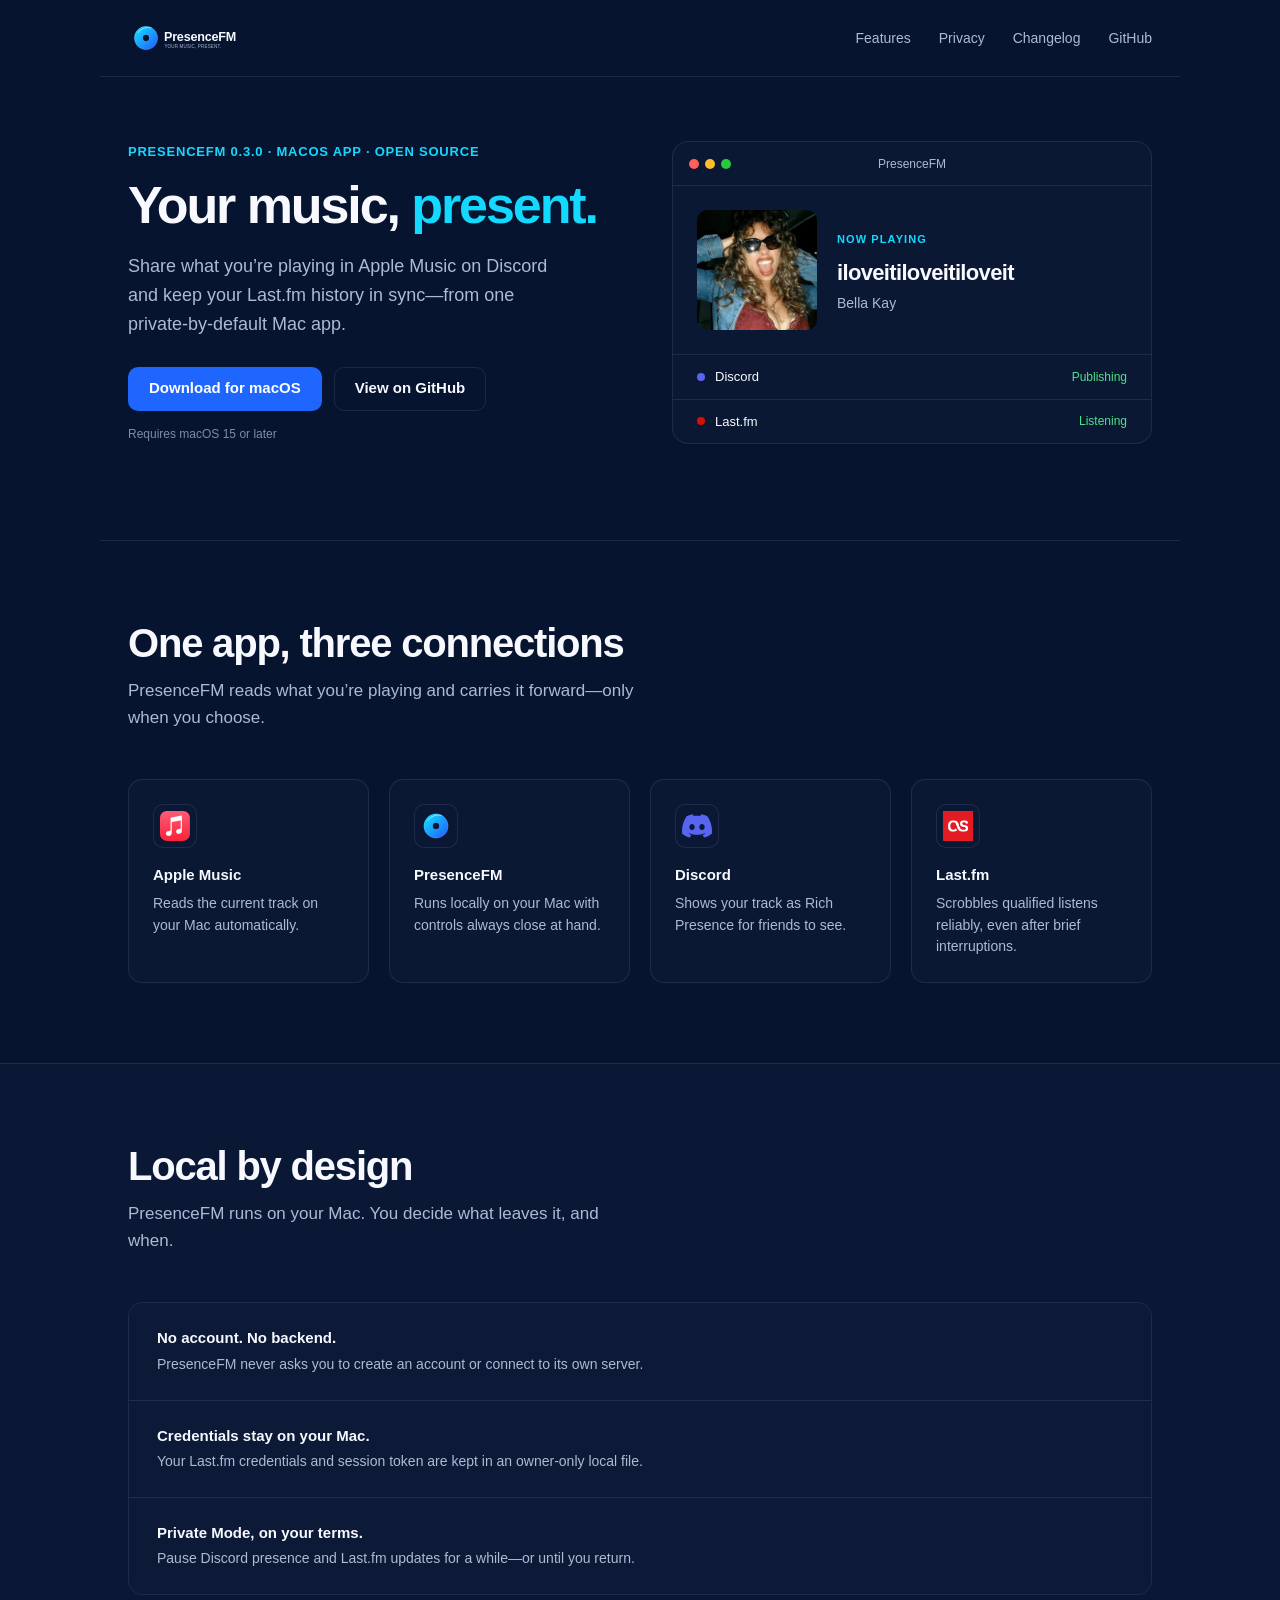
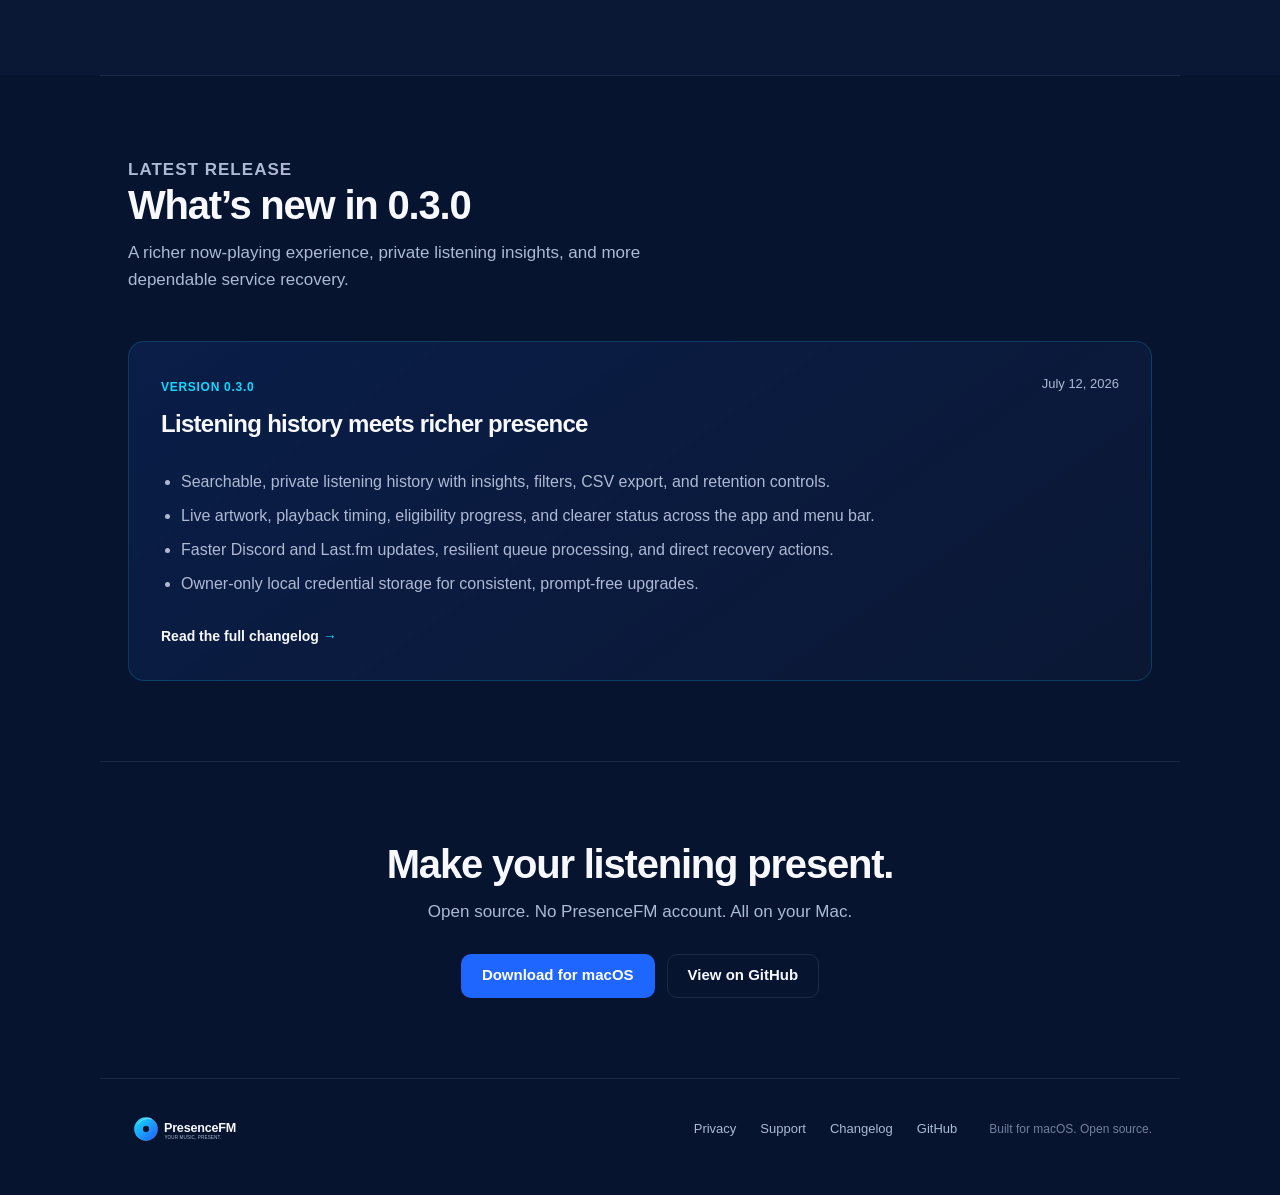
==== website/index.html @ b0d01e2a "Website Update - Fixed Branding - Added external logos - Changed now playing song" ====
<!doctype html>
<html lang="en">
  <head>
    <meta charset="UTF-8" />
    <meta name="viewport" content="width=device-width, initial-scale=1.0" />
    <meta name="description" content="PresenceFM shares what’s playing in Apple Music on Discord and keeps your Last.fm history in sync—from one private-by-default Mac app." />
    <meta name="theme-color" content="#07142f" />
    <title>PresenceFM — Your music, present.</title>
    <link rel="icon" href="assets/brand/presencefm-symbol.svg" type="image/svg+xml" />
    <link rel="stylesheet" href="styles.css" />
  </head>
  <body>
    <a class="skip-link" href="#main">Skip to content</a>
    <header class="site-header">
      <a class="brand" href="#top" aria-label="PresenceFM home">
        <img src="assets/brand/presencefm-logo-dark.svg" alt="PresenceFM" />
      </a>
      <nav aria-label="Primary navigation">
        <a href="#features">Features</a>
        <a href="#privacy">Privacy</a>
        <a href="#changelog">Changelog</a>
        <a href="https://github.com/CoolColby23/PresenceFM" rel="noreferrer">GitHub</a>
      </nav>
      <button class="menu-button" aria-label="Open navigation" aria-expanded="false"><span></span><span></span></button>
    </header>

    <main id="main">
      <section class="hero" id="top">
        <div class="hero-copy">
          <p class="eyebrow">PresenceFM 0.3.0 · macOS app · open source</p>
          <h1>Your music, <span class="accent">present.</span></h1>
          <p class="deck">Share what you’re playing in Apple Music on Discord and keep your Last.fm history in sync—from one private-by-default Mac app.</p>
          <div class="actions">
            <a class="button" href="https://github.com/CoolColby23/PresenceFM/releases/latest">Download for macOS</a>
            <a class="button button-secondary" href="https://github.com/CoolColby23/PresenceFM">View on GitHub</a>
          </div>
          <p class="requirement">Requires macOS 15 or later</p>
        </div>

        <div class="app-preview" aria-label="PresenceFM now playing preview">
          <div class="app-preview-bar">
            <div class="traffic"><i></i><i></i><i></i></div>
            <span>PresenceFM</span>
          </div>
          <div class="app-preview-body">
            <img src="assets/Iloveitiloveitiloveit-coverart.jpg" alt="Album artwork" />
            <div>
              <span class="label">Now playing</span>
              <h2>iloveitiloveitiloveit</h2>
              <p>Bella Kay</p>
            </div>
          </div>
          <div class="app-preview-footer">
            <div class="status-row">
              <span><i class="status-dot discord"></i>Discord</span>
              <em>Publishing</em>
            </div>
            <div class="status-row">
              <span><i class="status-dot lastfm"></i>Last.fm</span>
              <em>Listening</em>
            </div>
          </div>
        </div>
      </section>

      <section class="features" id="features">
        <div class="section-intro">
          <h2>One app, three connections</h2>
          <p>PresenceFM reads what you’re playing and carries it forward—only when you choose.</p>
        </div>
        <div class="feature-grid">
          <article class="feature-card">
            <div class="feature-icon apple-music" aria-hidden="true">
               <img src="assets/external-logos/apple-music-icon.svg" alt="" />
            </div>
            <h3>Apple Music</h3>
            <p>Reads the current track on your Mac automatically.</p>
          </article>
          <article class="feature-card">
            <div class="feature-icon presence">
              <img src="assets/brand/presencefm-symbol.svg" alt="" />
            </div>
            <h3>PresenceFM</h3>
            <p>Runs locally on your Mac with controls always close at hand.</p>
          </article>
          <article class="feature-card">
            <div class="feature-icon discord" aria-hidden="true">
               <img src="assets/external-logos/discord.svg" alt="" />
            </div>
            <h3>Discord</h3>
            <p>Shows your track as Rich Presence for friends to see.</p>
          </article>
          <article class="feature-card">
            <div class="feature-icon lastfm" aria-hidden="true">
               <img src="assets/external-logos/lastfm.jpeg" alt="" />
            </div>
            <h3>Last.fm</h3>
            <p>Scrobbles qualified listens reliably, even after brief interruptions.</p>
          </article>
        </div>
      </section>

      <section class="privacy" id="privacy">
        <div class="privacy-inner">
          <div class="section-intro">
            <h2>Local by design</h2>
            <p>PresenceFM runs on your Mac. You decide what leaves it, and when.</p>
          </div>
          <ul class="privacy-list">
            <li>
              <strong>No account. No backend.</strong>
              <p>PresenceFM never asks you to create an account or connect to its own server.</p>
            </li>
            <li>
              <strong>Credentials stay on your Mac.</strong>
              <p>Your Last.fm credentials and session token are kept in an owner-only local file.</p>
            </li>
            <li>
              <strong>Private Mode, on your terms.</strong>
              <p>Pause Discord presence and Last.fm updates for a while—or until you return.</p>
            </li>
          </ul>
        </div>
      </section>

      <section class="changelog" id="changelog">
        <div class="section-intro">
          <p class="eyebrow">Latest release</p>
          <h2>What’s new in 0.3.0</h2>
          <p>A richer now-playing experience, private listening insights, and more dependable service recovery.</p>
        </div>
        <div class="release-card">
          <div class="release-heading">
            <div>
              <span class="release-version">Version 0.3.0</span>
              <h3>Listening history meets richer presence</h3>
            </div>
            <time datetime="2026-07-12">July 12, 2026</time>
          </div>
          <ul>
            <li>Searchable, private listening history with insights, filters, CSV export, and retention controls.</li>
            <li>Live artwork, playback timing, eligibility progress, and clearer status across the app and menu bar.</li>
            <li>Faster Discord and Last.fm updates, resilient queue processing, and direct recovery actions.</li>
            <li>Owner-only local credential storage for consistent, prompt-free upgrades.</li>
          </ul>
          <a class="text-link" href="../CHANGELOG.md">Read the full changelog <span aria-hidden="true">→</span></a>
        </div>
      </section>

      <section class="cta">
        <h2>Make your listening present.</h2>
        <p>Open source. No PresenceFM account. All on your Mac.</p>
        <div class="actions">
          <a class="button" href="https://github.com/CoolColby23/PresenceFM/releases/latest">Download for macOS</a>
          <a class="button button-secondary" href="https://github.com/CoolColby23/PresenceFM">View on GitHub</a>
        </div>
      </section>
    </main>

    <footer>
      <a class="brand" href="#top">
        <img src="assets/brand/presencefm-logo-dark.svg" alt="PresenceFM" />
      </a>
      <div class="footer-links">
        <a href="../PRIVACY.md">Privacy</a>
        <a href="../SUPPORT.md">Support</a>
        <a href="../CHANGELOG.md">Changelog</a>
        <a href="https://github.com/CoolColby23/PresenceFM">GitHub</a>
      </div>
      <p>Built for macOS. Open source.</p>
    </footer>
    <script src="script.js"></script>
  </body>
</html>
---- website/styles.css ----
:root {
  --night: #07142f;
  --night-2: #0a1835;
  --cloud: #f7f9ff;
  --mist: #aeb9d4;
  --blue: #1f66ff;
  --cyan: #14d9ff;
  --line: rgba(174, 185, 212, 0.12);
  --surface: rgba(16, 28, 58, 0.5);
  font-family: -apple-system, BlinkMacSystemFont, "SF Pro Text", "Segoe UI", sans-serif;
  color: var(--cloud);
  background: var(--night);
}

* {
  box-sizing: border-box;
}

html {
  scroll-behavior: smooth;
  background: var(--night);
}

body {
  margin: 0;
  background: var(--night);
  line-height: 1.5;
}

a {
  color: inherit;
  text-decoration: none;
}

button,
a {
  font: inherit;
}

.skip-link {
  position: fixed;
  top: 10px;
  left: 10px;
  z-index: 100;
  transform: translateY(-150%);
  padding: 10px 14px;
  background: var(--cloud);
  color: var(--night);
  border-radius: 8px;
}

.skip-link:focus {
  transform: none;
}

/* Header */

.site-header {
  max-width: 1080px;
  margin: 0 auto;
  padding: 20px 28px;
  display: flex;
  align-items: center;
  gap: 32px;
}

.brand {
  display: inline-flex;
  align-items: center;
}

.brand img {
  display: block;
  width: auto;
  height: 36px;
  max-width: 220px;
}

.site-header nav {
  display: flex;
  gap: 28px;
  margin-left: auto;
}

.site-header nav a {
  color: var(--mist);
  font-size: 14px;
  transition: color 0.15s;
}

.site-header nav a:hover {
  color: var(--cloud);
}

.menu-button {
  display: none;
  background: transparent;
  border: 0;
  color: white;
  cursor: pointer;
}

/* Buttons */

.button {
  display: inline-flex;
  align-items: center;
  justify-content: center;
  min-height: 44px;
  padding: 0 20px;
  border: 1px solid transparent;
  border-radius: 10px;
  background: var(--blue);
  color: white;
  font-size: 15px;
  font-weight: 600;
  transition: background 0.15s;
}

.button:hover {
  background: #1858e6;
}

.button-secondary {
  background: transparent;
  border-color: var(--line);
  color: var(--cloud);
}

.button-secondary:hover {
  background: var(--surface);
  border-color: rgba(174, 185, 212, 0.24);
}

/* Hero */

.hero {
  max-width: 1080px;
  margin: 0 auto;
  padding: 64px 28px 96px;
  display: grid;
  grid-template-columns: 1fr 1fr;
  gap: 64px;
  align-items: center;
}

.eyebrow {
  margin: 0 0 16px;
  color: var(--cyan);
  font-size: 13px;
  font-weight: 600;
  letter-spacing: 0.06em;
  text-transform: uppercase;
}

.hero h1 {
  margin: 0 0 20px;
  font-size: clamp(40px, 5vw, 52px);
  line-height: 1.05;
  letter-spacing: -0.04em;
  font-weight: 700;
}

.accent {
  color: var(--cyan);
}

.deck {
  margin: 0;
  font-size: 18px;
  line-height: 1.6;
  color: var(--mist);
  max-width: 440px;
}

.actions {
  display: flex;
  flex-wrap: wrap;
  gap: 12px;
  margin-top: 28px;
}

.requirement {
  margin: 14px 0 0;
  color: #7e8baa;
  font-size: 12px;
}

/* App preview */

.app-preview {
  background: var(--surface);
  border: 1px solid var(--line);
  border-radius: 16px;
  overflow: hidden;
}

.app-preview-bar {
  height: 44px;
  display: flex;
  align-items: center;
  justify-content: center;
  position: relative;
  border-bottom: 1px solid var(--line);
  font-size: 12px;
  color: var(--mist);
}

.traffic {
  position: absolute;
  left: 16px;
  display: flex;
  gap: 6px;
}

.traffic i {
  width: 10px;
  height: 10px;
  border-radius: 50%;
  background: #ff5f57;
}

.traffic i:nth-child(2) {
  background: #febc2e;
}

.traffic i:nth-child(3) {
  background: #28c840;
}

.app-preview-body {
  display: grid;
  grid-template-columns: 120px 1fr;
  gap: 20px;
  padding: 24px;
  align-items: center;
}

.app-preview-body img {
  width: 120px;
  aspect-ratio: 1;
  object-fit: cover;
  border-radius: 10px;
}

.app-preview-body .label {
  color: var(--cyan);
  font-size: 11px;
  text-transform: uppercase;
  letter-spacing: 0.1em;
  font-weight: 600;
}

.app-preview-body h2 {
  margin: 6px 0 4px;
  font-size: 22px;
  letter-spacing: -0.03em;
  font-weight: 600;
}

.app-preview-body p {
  margin: 0;
  color: var(--mist);
  font-size: 14px;
}

.app-preview-footer {
  border-top: 1px solid var(--line);
}

.status-row {
  display: flex;
  align-items: center;
  justify-content: space-between;
  padding: 12px 24px;
  font-size: 13px;
}

.status-row + .status-row {
  border-top: 1px solid var(--line);
}

.status-row span {
  display: flex;
  align-items: center;
  gap: 10px;
}

.status-row em {
  font-style: normal;
  color: #52df8a;
  font-size: 12px;
}

.status-dot {
  width: 8px;
  height: 8px;
  border-radius: 50%;
  display: inline-block;
}

.status-dot.discord {
  background: #5865f2;
}

.status-dot.lastfm {
  background: #d51007;
}

/* Sections */

section {
  border-top: 1px solid var(--line);
}

.section-intro {
  max-width: 520px;
  margin-bottom: 48px;
}

.section-intro h2,
.privacy .section-intro h2,
.cta h2 {
  margin: 0 0 12px;
  font-size: clamp(32px, 4vw, 40px);
  line-height: 1.1;
  letter-spacing: -0.03em;
  font-weight: 700;
}

.section-intro p,
.cta p {
  margin: 0;
  font-size: 17px;
  line-height: 1.6;
  color: var(--mist);
}

/* Features */

.features {
  max-width: 1080px;
  margin: 0 auto;
  padding: 80px 28px;
}

.feature-grid {
  display: grid;
  grid-template-columns: repeat(4, 1fr);
  gap: 20px;
}

.feature-card {
  padding: 24px;
  background: var(--surface);
  border: 1px solid var(--line);
  border-radius: 14px;
}

.feature-icon {
  width: 44px;
  height: 44px;
  margin-bottom: 16px;
  border-radius: 10px;
  display: flex;
  align-items: center;
  justify-content: center;
  font-size: 18px;
  font-weight: 700;
  background: var(--night-2);
  border: 1px solid var(--line);
}

.feature-icon img,
.feature-icon svg {
  display: block;
  width: 30px;
  height: 30px;
}

.feature-icon.music {
  color: #ff6e59;
}

.feature-icon.discord {
  color: #5865f2;
}

.feature-icon.lastfm {
  color: #d51007;
}

.feature-card h3 {
  margin: 0 0 6px;
  font-size: 15px;
  font-weight: 600;
}

.feature-card p {
  margin: 0;
  font-size: 14px;
  line-height: 1.55;
  color: var(--mist);
}

/* Privacy */

.privacy {
  background: var(--night-2);
}

.privacy-inner {
  max-width: 1080px;
  margin: 0 auto;
  padding: 80px 28px;
}

/* Changelog */

.changelog {
  max-width: 1080px;
  margin: 0 auto;
  padding: 80px 28px;
}

.release-card {
  padding: 32px;
  background: linear-gradient(145deg, rgba(31, 102, 255, 0.12), var(--surface));
  border: 1px solid rgba(20, 217, 255, 0.18);
  border-radius: 16px;
}

.release-heading {
  display: flex;
  align-items: flex-start;
  justify-content: space-between;
  gap: 24px;
}

.release-version {
  color: var(--cyan);
  font-size: 12px;
  font-weight: 600;
  letter-spacing: 0.06em;
  text-transform: uppercase;
}

.release-heading h3 {
  margin: 8px 0 0;
  font-size: 24px;
  letter-spacing: -0.03em;
}

.release-heading time {
  color: var(--mist);
  font-size: 13px;
  white-space: nowrap;
}

.release-card ul {
  margin: 28px 0;
  padding-left: 20px;
  color: var(--mist);
}

.release-card li + li {
  margin-top: 10px;
}

.text-link {
  color: var(--cloud);
  font-size: 14px;
  font-weight: 600;
}

.text-link span {
  color: var(--cyan);
}

.privacy-list {
  list-style: none;
  padding: 0;
  margin: 0;
  display: grid;
  gap: 0;
  border: 1px solid var(--line);
  border-radius: 14px;
  overflow: hidden;
}

.privacy-list li {
  padding: 24px 28px;
  background: var(--surface);
}

.privacy-list li + li {
  border-top: 1px solid var(--line);
}

.privacy-list strong {
  display: block;
  font-size: 15px;
  font-weight: 600;
  margin-bottom: 4px;
}

.privacy-list p {
  margin: 0;
  font-size: 14px;
  line-height: 1.55;
  color: var(--mist);
}

/* CTA */

.cta {
  max-width: 1080px;
  margin: 0 auto;
  padding: 80px 28px;
  text-align: center;
}

.cta .section-intro,
.cta h2,
.cta p {
  max-width: none;
}

.cta .actions {
  justify-content: center;
  margin-top: 28px;
}

/* Footer */

footer {
  max-width: 1080px;
  margin: 0 auto;
  padding: 32px 28px 48px;
  display: flex;
  align-items: center;
  gap: 32px;
  border-top: 1px solid var(--line);
}

.footer-links {
  display: flex;
  gap: 24px;
  margin-left: auto;
}

.footer-links a {
  color: var(--mist);
  font-size: 13px;
  transition: color 0.15s;
}

.footer-links a:hover {
  color: var(--cloud);
}

footer > p {
  margin: 0;
  color: #71809f;
  font-size: 12px;
}

/* Reduced motion */

@media (prefers-reduced-motion: reduce) {
  html {
    scroll-behavior: auto;
  }

  .button {
    transition: none;
  }
}

/* Tablet */

@media (max-width: 900px) {
  .site-header nav {
    display: none;
  }

  .menu-button {
    display: flex;
    flex-direction: column;
    gap: 6px;
    padding: 10px;
    margin-left: auto;
  }

  .menu-button span {
    display: block;
    width: 22px;
    height: 2px;
    background: white;
  }

  .site-header.open {
    flex-wrap: wrap;
    padding-bottom: 16px;
  }

  .site-header.open nav {
    display: flex;
    order: 4;
    width: 100%;
    flex-direction: column;
    gap: 0;
    margin: 12px 0 0;
  }

  .site-header.open nav a {
    padding: 12px 0;
    border-top: 1px solid var(--line);
  }

  .hero {
    grid-template-columns: 1fr;
    gap: 48px;
    padding-top: 40px;
  }

  .deck {
    max-width: none;
  }

  .feature-grid {
    grid-template-columns: repeat(2, 1fr);
  }

  footer {
    flex-wrap: wrap;
  }

  .footer-links {
    margin-left: 0;
    width: 100%;
    order: 3;
  }
}

/* Mobile */

@media (max-width: 560px) {
  .site-header,
  .hero,
  .features,
  .privacy-inner,
  .changelog,
  .cta,
  footer {
    padding-left: 20px;
    padding-right: 20px;
  }

  .hero h1 {
    font-size: 36px;
  }

  .deck {
    font-size: 16px;
  }

  .actions {
    flex-direction: column;
  }

  .button {
    width: 100%;
  }

  .app-preview-body {
    grid-template-columns: 88px 1fr;
    gap: 16px;
    padding: 20px;
  }

  .app-preview-body img {
    width: 88px;
  }

  .app-preview-body h2 {
    font-size: 18px;
  }

  .status-row {
    padding: 12px 20px;
  }

  .feature-grid {
    grid-template-columns: 1fr;
  }

  .features,
  .privacy-inner,
  .changelog,
  .cta {
    padding-top: 64px;
    padding-bottom: 64px;
  }

  .release-card {
    padding: 24px 20px;
  }

  .release-heading {
    flex-direction: column;
    gap: 10px;
  }

  footer {
    flex-direction: column;
    align-items: flex-start;
    gap: 16px;
  }
}
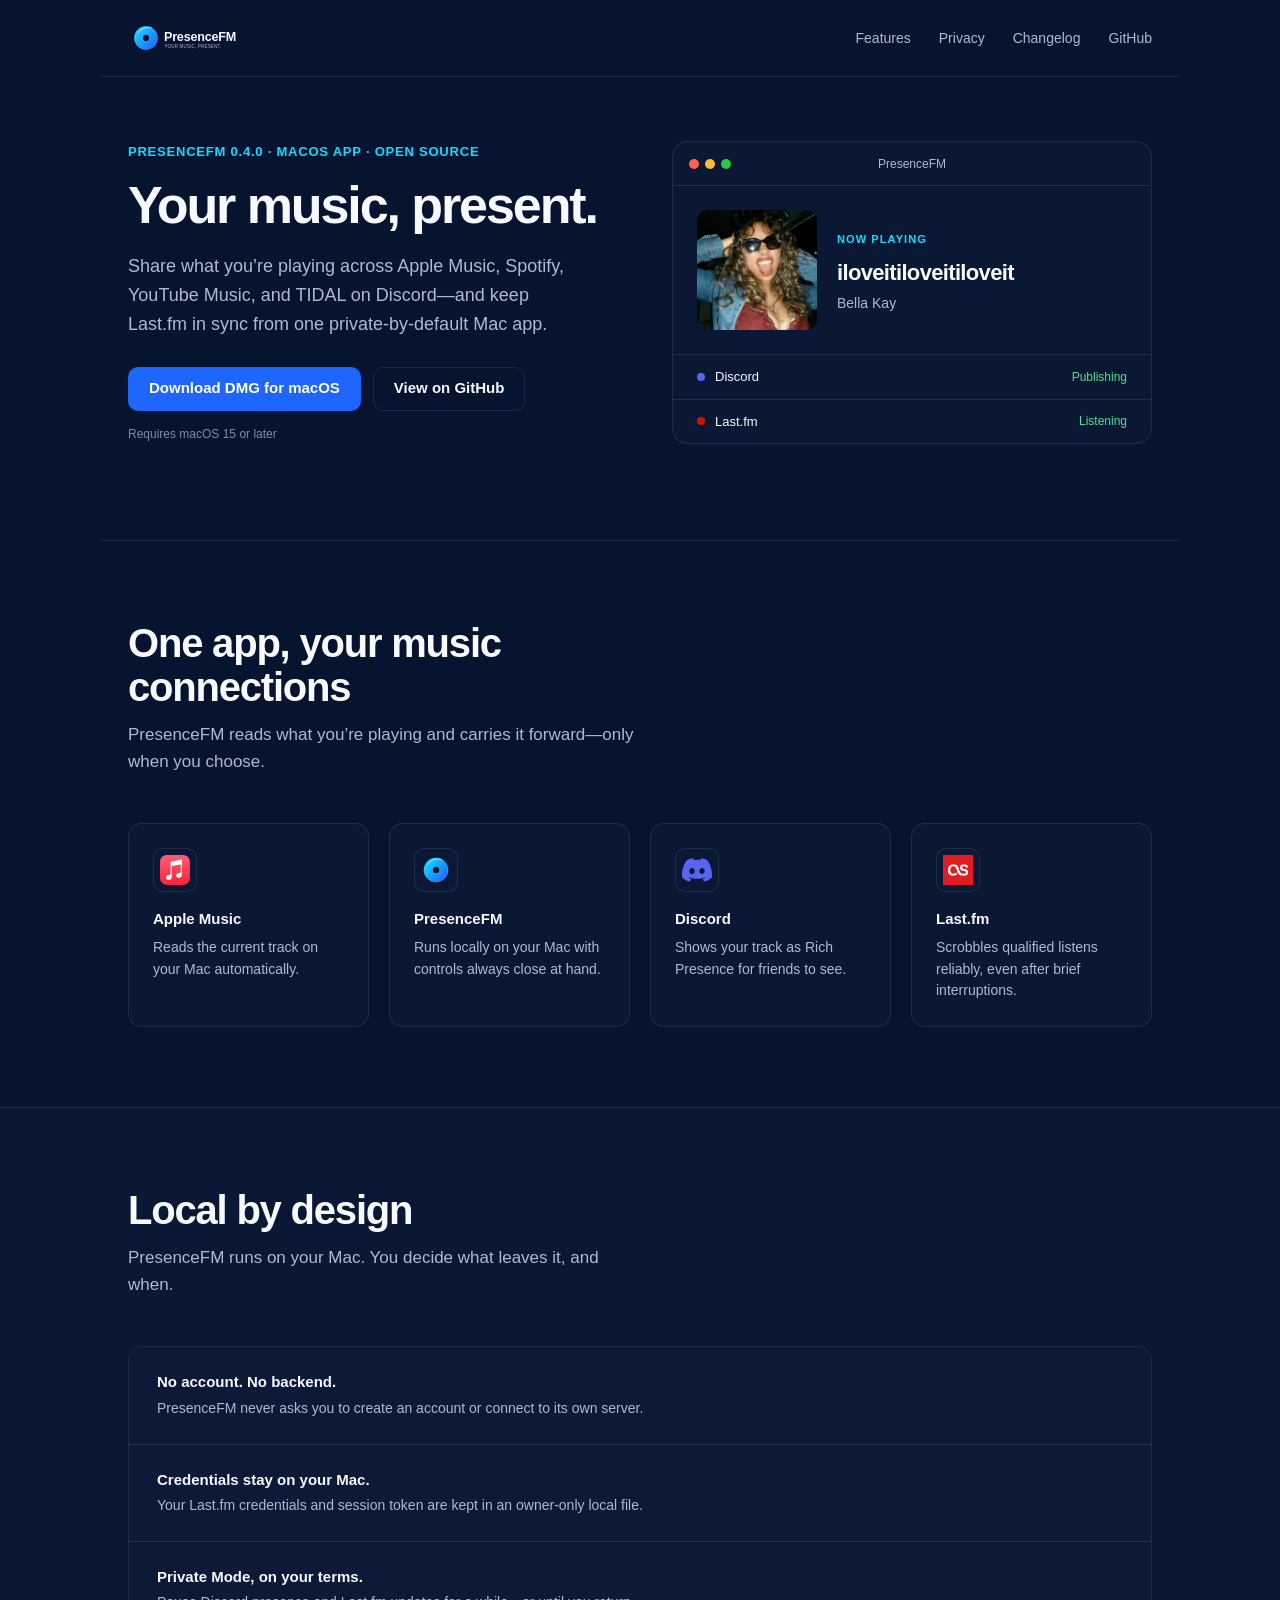
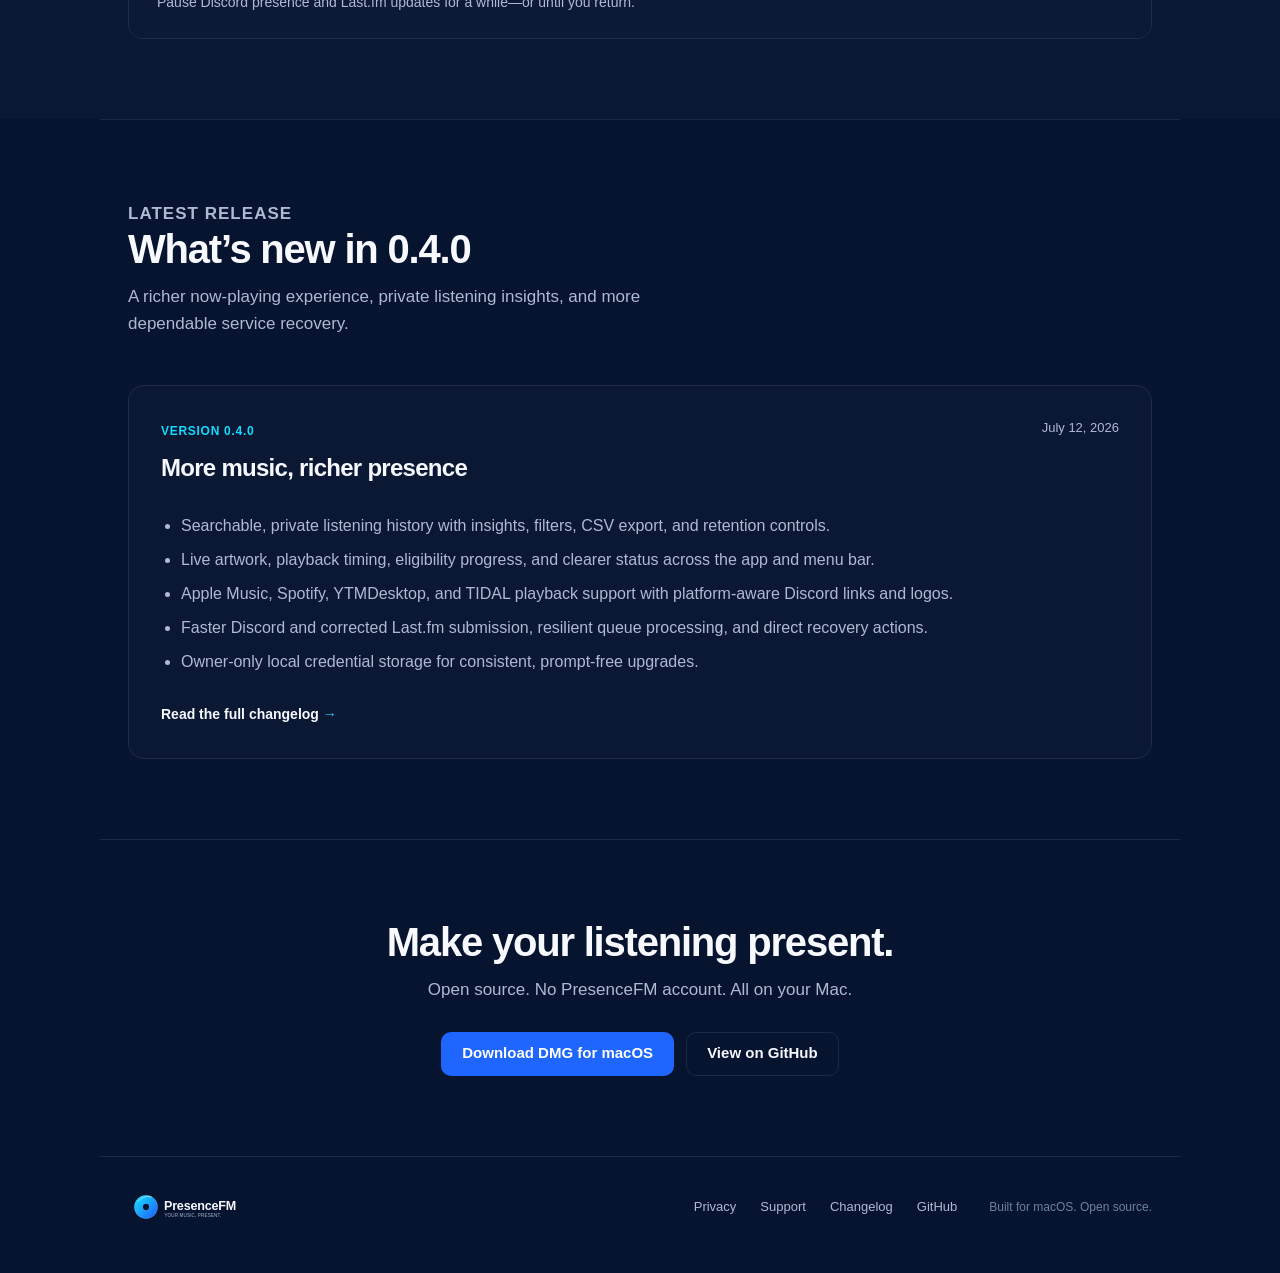
==== commit 4e824294: "Prepare website for PresenceFM 0.4" ====
--- a/website/index.html
+++ b/website/index.html
@@ -3,7 +3,7 @@
   <head>
     <meta charset="UTF-8" />
     <meta name="viewport" content="width=device-width, initial-scale=1.0" />
-    <meta name="description" content="PresenceFM shares what’s playing in Apple Music on Discord and keeps your Last.fm history in sync—from one private-by-default Mac app." />
+    <meta name="description" content="PresenceFM shares music from Apple Music, Spotify, YouTube Music, and TIDAL on Discord and keeps your Last.fm history in sync—from one private-by-default Mac app." />
     <meta name="theme-color" content="#07142f" />
     <title>PresenceFM — Your music, present.</title>
     <link rel="icon" href="assets/brand/presencefm-symbol.svg" type="image/svg+xml" />
@@ -27,11 +27,11 @@
     <main id="main">
       <section class="hero" id="top">
         <div class="hero-copy">
-          <p class="eyebrow">PresenceFM 0.3.0 · macOS app · open source</p>
+          <p class="eyebrow">PresenceFM 0.4.0 · macOS app · open source</p>
           <h1>Your music, <span class="accent">present.</span></h1>
-          <p class="deck">Share what you’re playing in Apple Music on Discord and keep your Last.fm history in sync—from one private-by-default Mac app.</p>
+          <p class="deck">Share what you’re playing across Apple Music, Spotify, YouTube Music, and TIDAL on Discord—and keep Last.fm in sync from one private-by-default Mac app.</p>
           <div class="actions">
-            <a class="button" href="https://github.com/CoolColby23/PresenceFM/releases/latest">Download for macOS</a>
+            <a class="button" href="https://github.com/CoolColby23/PresenceFM/releases/latest">Download DMG for macOS</a>
             <a class="button button-secondary" href="https://github.com/CoolColby23/PresenceFM">View on GitHub</a>
           </div>
           <p class="requirement">Requires macOS 15 or later</p>
@@ -65,7 +65,7 @@
 
       <section class="features" id="features">
         <div class="section-intro">
-          <h2>One app, three connections</h2>
+          <h2>One app, your music connections</h2>
           <p>PresenceFM reads what you’re playing and carries it forward—only when you choose.</p>
         </div>
         <div class="feature-grid">
@@ -126,24 +126,25 @@
       <section class="changelog" id="changelog">
         <div class="section-intro">
           <p class="eyebrow">Latest release</p>
-          <h2>What’s new in 0.3.0</h2>
+          <h2>What’s new in 0.4.0</h2>
           <p>A richer now-playing experience, private listening insights, and more dependable service recovery.</p>
         </div>
         <div class="release-card">
           <div class="release-heading">
             <div>
-              <span class="release-version">Version 0.3.0</span>
-              <h3>Listening history meets richer presence</h3>
+              <span class="release-version">Version 0.4.0</span>
+              <h3>More music, richer presence</h3>
             </div>
             <time datetime="2026-07-12">July 12, 2026</time>
           </div>
           <ul>
             <li>Searchable, private listening history with insights, filters, CSV export, and retention controls.</li>
             <li>Live artwork, playback timing, eligibility progress, and clearer status across the app and menu bar.</li>
-            <li>Faster Discord and Last.fm updates, resilient queue processing, and direct recovery actions.</li>
+            <li>Apple Music, Spotify, YTMDesktop, and TIDAL playback support with platform-aware Discord links and logos.</li>
+            <li>Faster Discord and corrected Last.fm submission, resilient queue processing, and direct recovery actions.</li>
             <li>Owner-only local credential storage for consistent, prompt-free upgrades.</li>
           </ul>
-          <a class="text-link" href="../CHANGELOG.md">Read the full changelog <span aria-hidden="true">→</span></a>
+          <a class="text-link" href="https://github.com/CoolColby23/PresenceFM/blob/main/CHANGELOG.md">Read the full changelog <span aria-hidden="true">→</span></a>
         </div>
       </section>
 
@@ -151,7 +152,7 @@
         <h2>Make your listening present.</h2>
         <p>Open source. No PresenceFM account. All on your Mac.</p>
         <div class="actions">
-          <a class="button" href="https://github.com/CoolColby23/PresenceFM/releases/latest">Download for macOS</a>
+          <a class="button" href="https://github.com/CoolColby23/PresenceFM/releases/latest">Download DMG for macOS</a>
           <a class="button button-secondary" href="https://github.com/CoolColby23/PresenceFM">View on GitHub</a>
         </div>
       </section>
--- a/website/styles.css
+++ b/website/styles.css
@@ -162,7 +162,7 @@
 }
 
 .accent {
-  color: var(--cyan);
+  color: var(--cloud);
 }
 
 .deck {
@@ -425,8 +425,8 @@
 
 .release-card {
   padding: 32px;
-  background: linear-gradient(145deg, rgba(31, 102, 255, 0.12), var(--surface));
-  border: 1px solid rgba(20, 217, 255, 0.18);
+  background: var(--surface);
+  border: 1px solid var(--line);
   border-radius: 16px;
 }
 
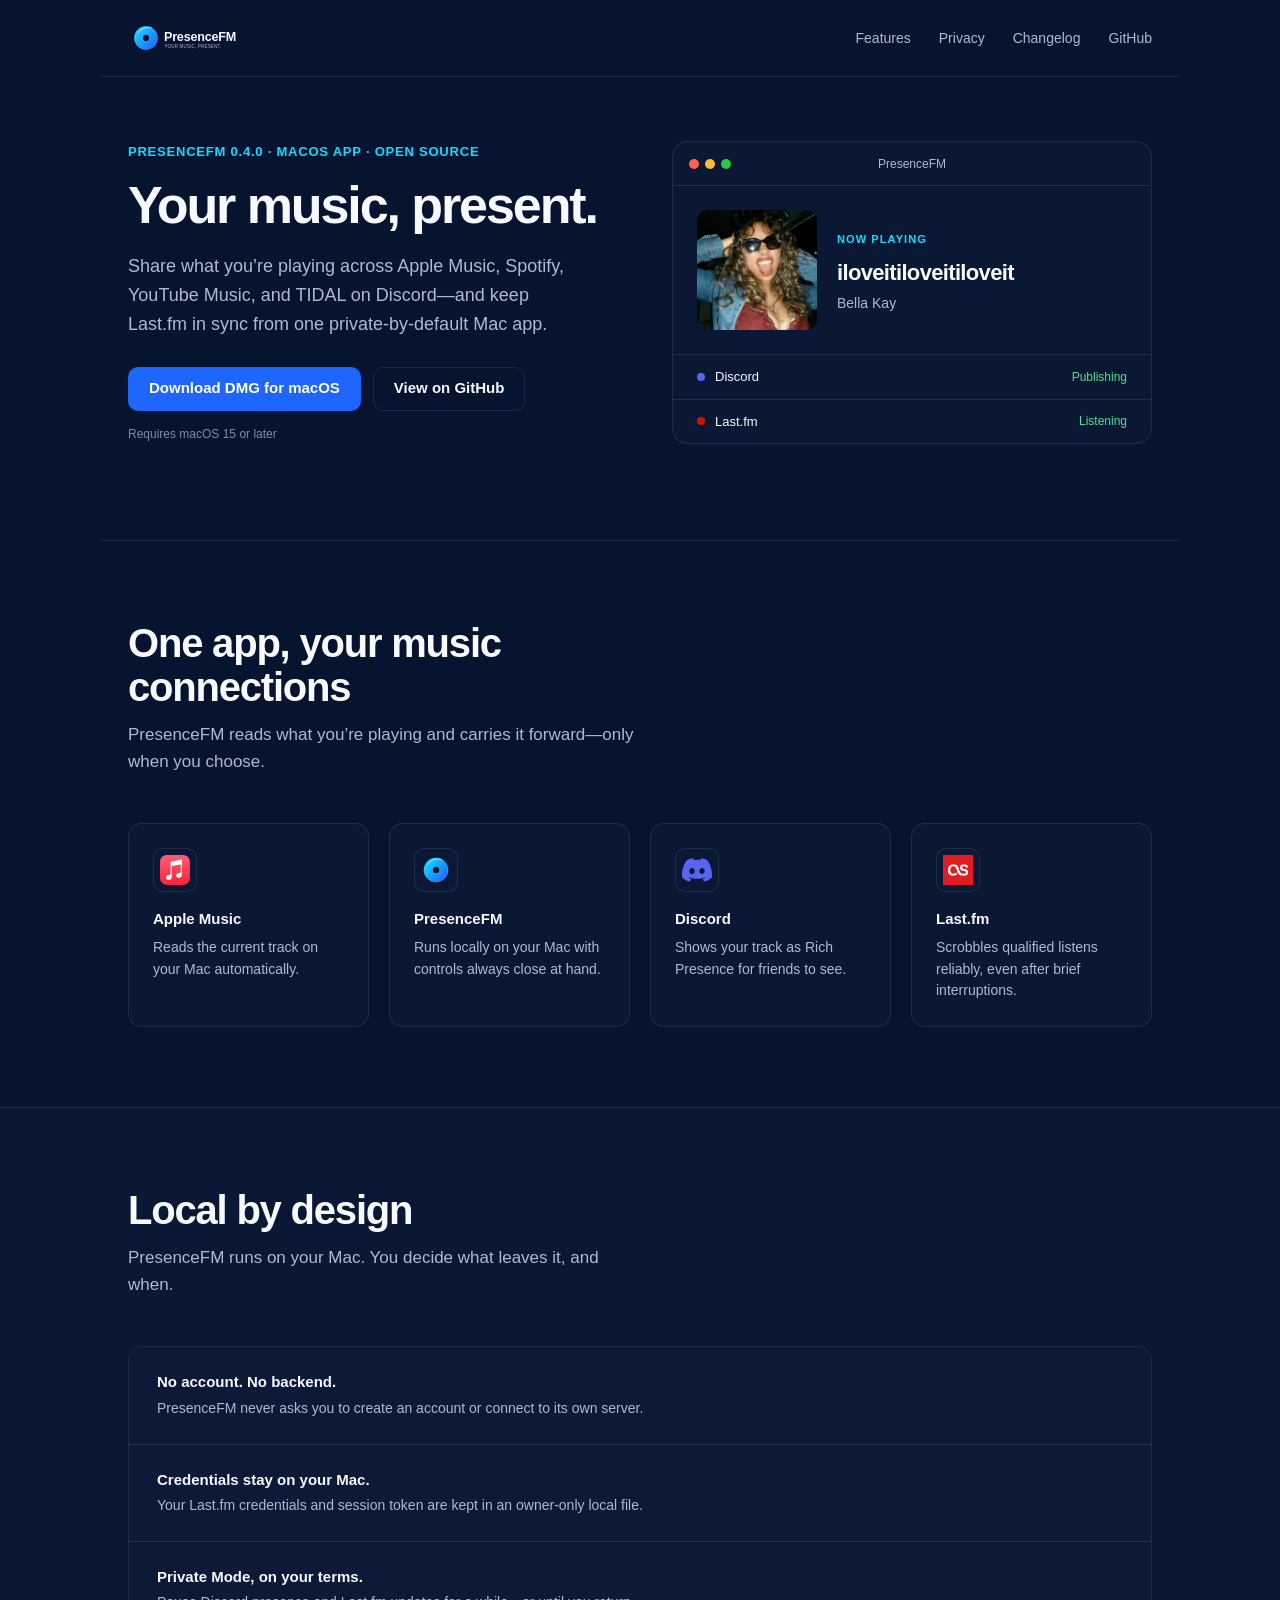
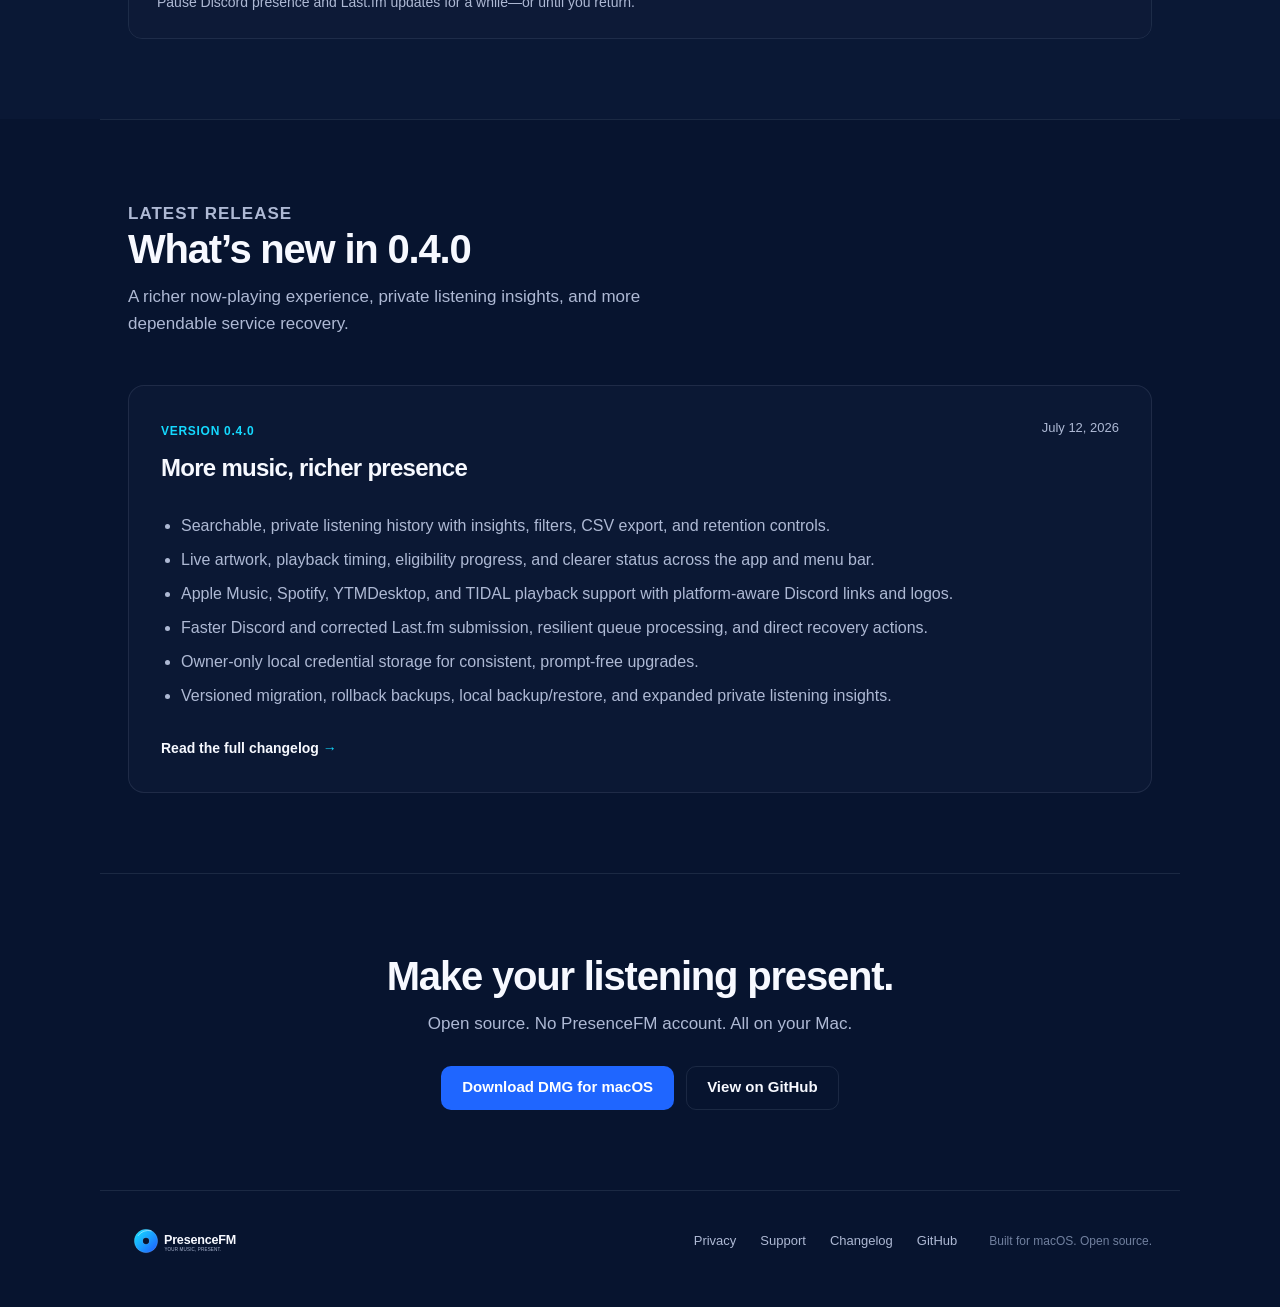
==== commit d71aee76: "Finalize PresenceFM 0.4.0 release status" ====
--- a/website/index.html
+++ b/website/index.html
@@ -143,6 +143,7 @@
             <li>Apple Music, Spotify, YTMDesktop, and TIDAL playback support with platform-aware Discord links and logos.</li>
             <li>Faster Discord and corrected Last.fm submission, resilient queue processing, and direct recovery actions.</li>
             <li>Owner-only local credential storage for consistent, prompt-free upgrades.</li>
+            <li>Versioned migration, rollback backups, local backup/restore, and expanded private listening insights.</li>
           </ul>
           <a class="text-link" href="https://github.com/CoolColby23/PresenceFM/blob/main/CHANGELOG.md">Read the full changelog <span aria-hidden="true">→</span></a>
         </div>
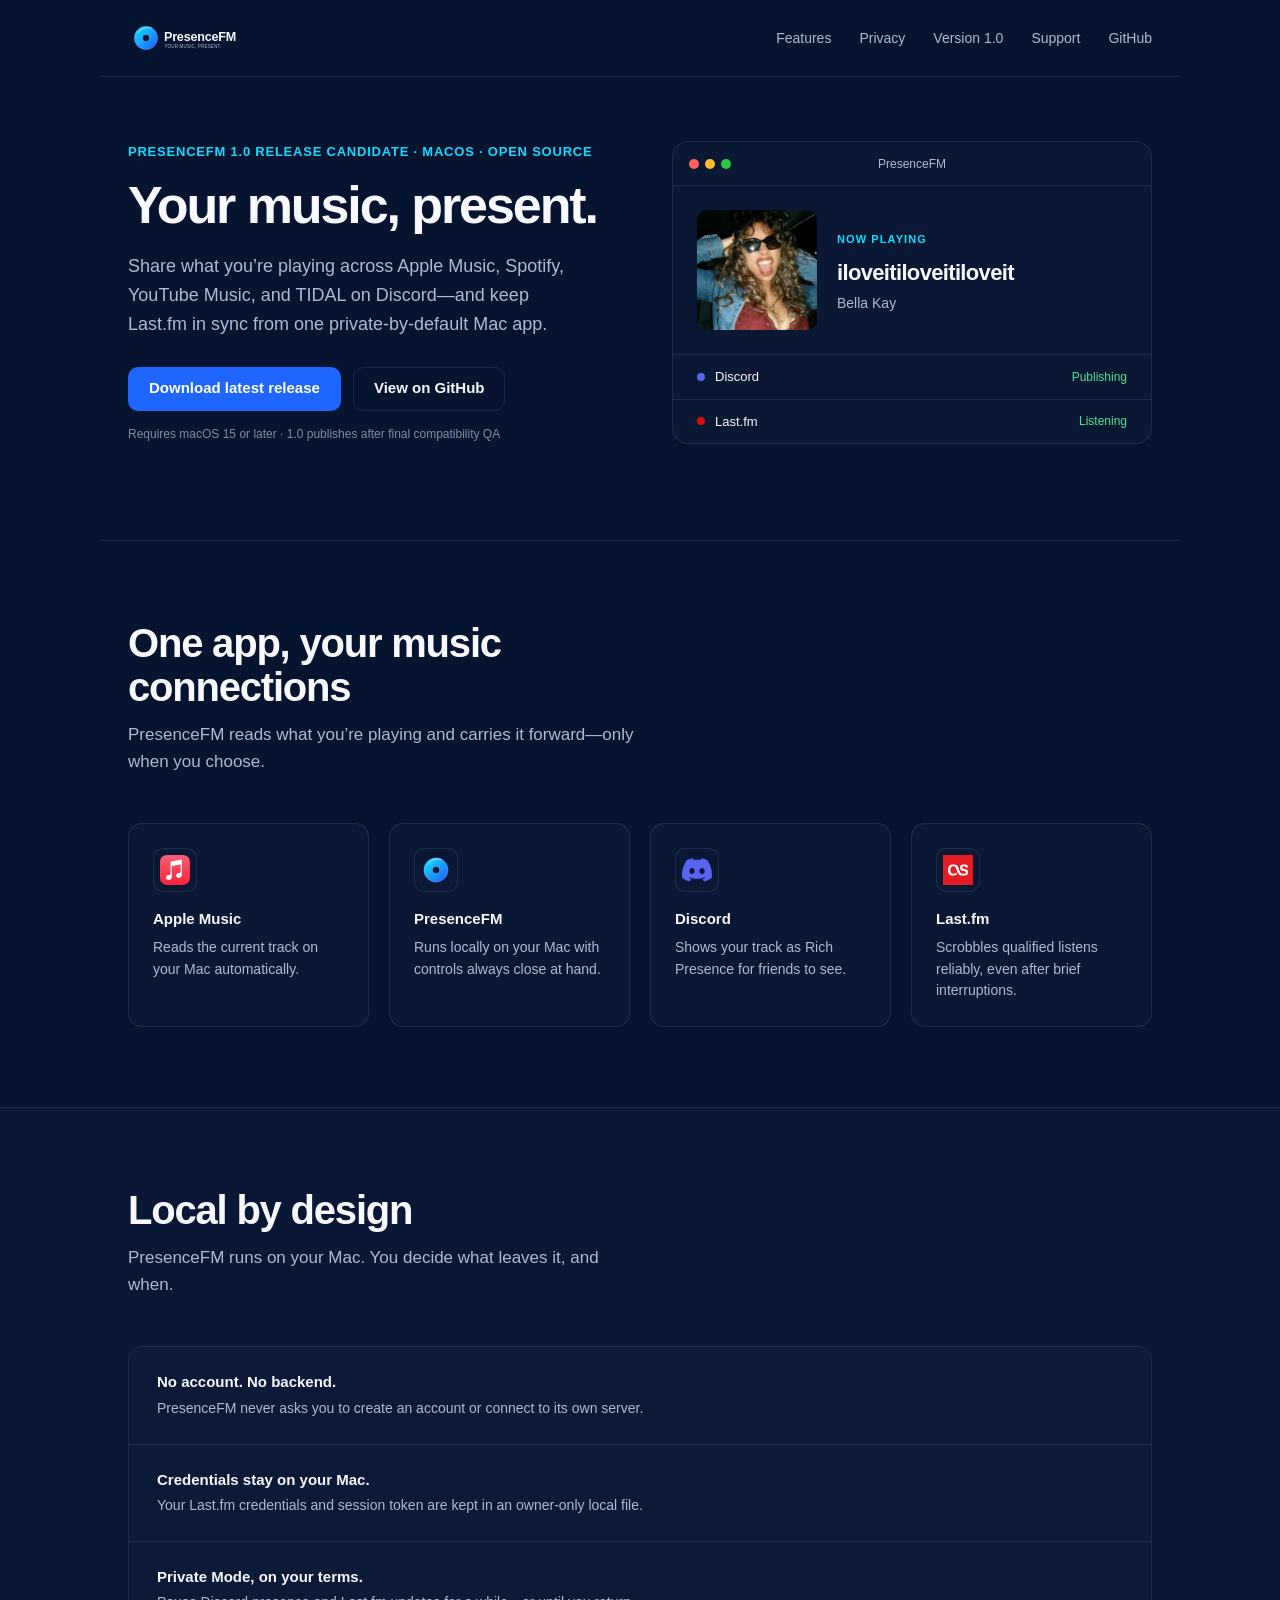
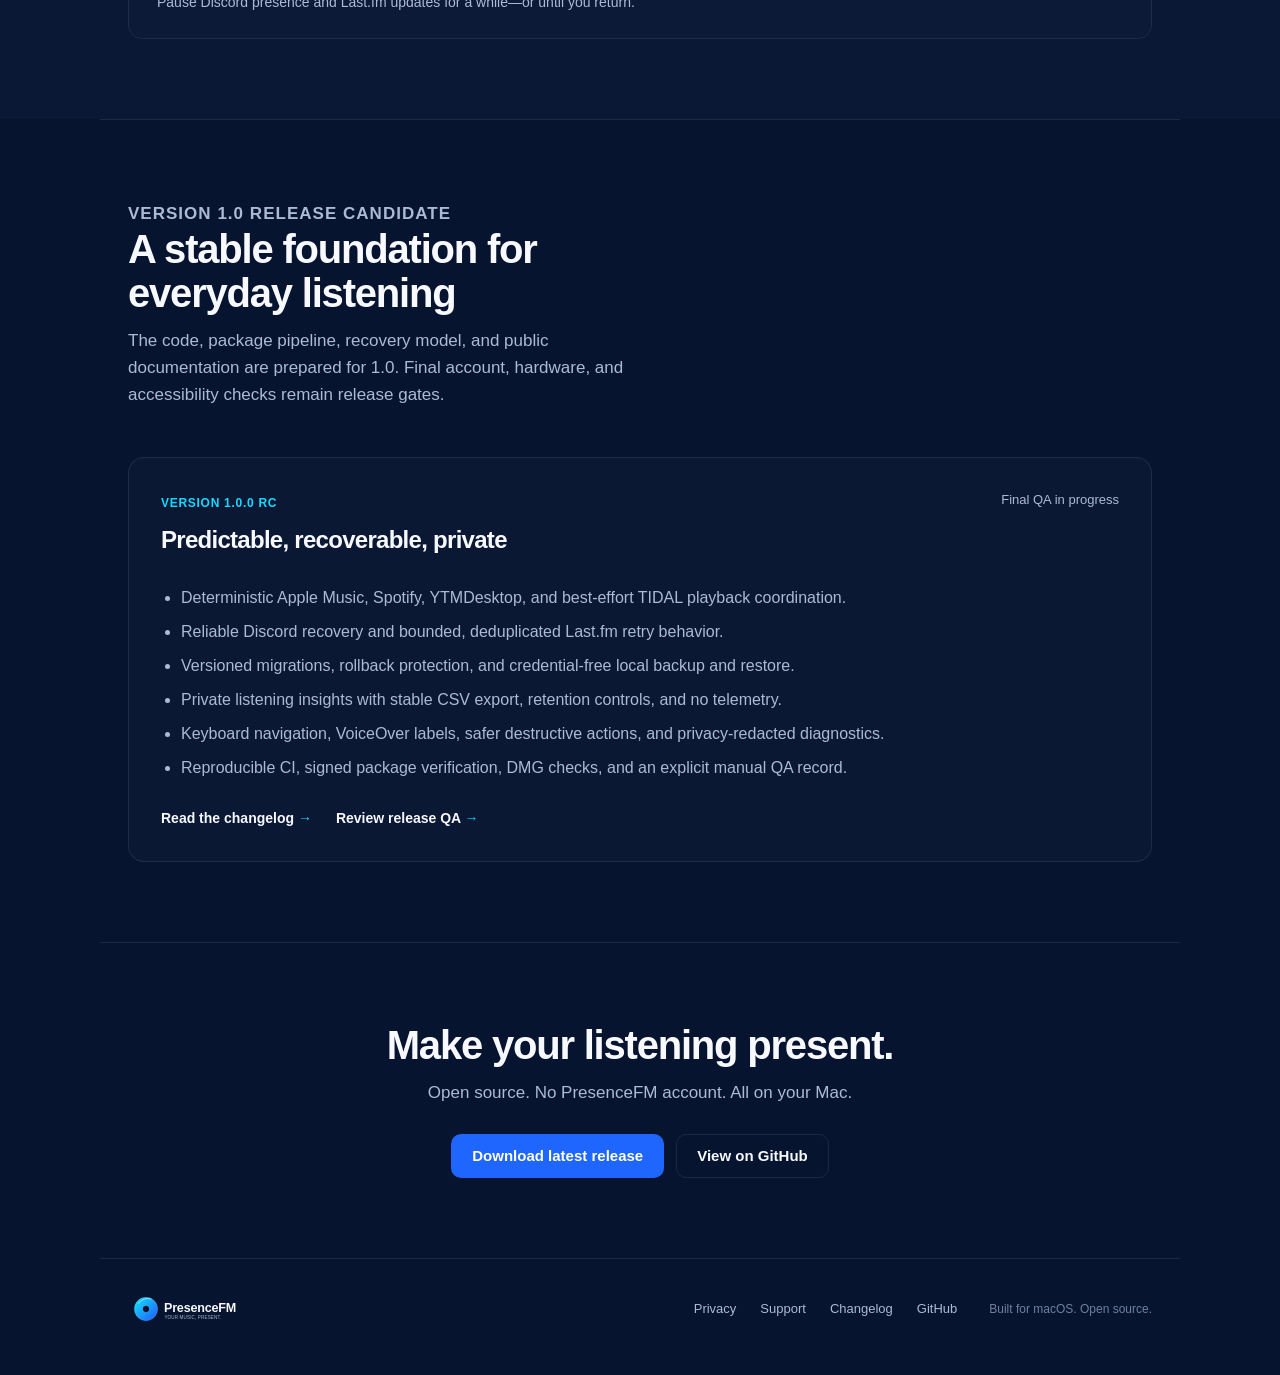
==== commit ee834273: "Prepare PresenceFM 1.0 release candidate" ====
--- a/website/index.html
+++ b/website/index.html
@@ -5,7 +5,14 @@
     <meta name="viewport" content="width=device-width, initial-scale=1.0" />
     <meta name="description" content="PresenceFM shares music from Apple Music, Spotify, YouTube Music, and TIDAL on Discord and keeps your Last.fm history in sync—from one private-by-default Mac app." />
     <meta name="theme-color" content="#07142f" />
+    <meta property="og:type" content="website" />
+    <meta property="og:title" content="PresenceFM — Your music, present." />
+    <meta property="og:description" content="Private-by-default Discord presence, Last.fm scrobbling, and local listening history for macOS." />
+    <meta property="og:url" content="https://coolcolby23.github.io/PresenceFM/" />
+    <meta property="og:image" content="https://coolcolby23.github.io/PresenceFM/assets/Iloveitiloveitiloveit-coverart.jpg" />
+    <meta name="twitter:card" content="summary_large_image" />
     <title>PresenceFM — Your music, present.</title>
+    <link rel="canonical" href="https://coolcolby23.github.io/PresenceFM/" />
     <link rel="icon" href="assets/brand/presencefm-symbol.svg" type="image/svg+xml" />
     <link rel="stylesheet" href="styles.css" />
   </head>
@@ -15,26 +22,27 @@
       <a class="brand" href="#top" aria-label="PresenceFM home">
         <img src="assets/brand/presencefm-logo-dark.svg" alt="PresenceFM" />
       </a>
-      <nav aria-label="Primary navigation">
+      <nav id="primary-navigation" aria-label="Primary navigation">
         <a href="#features">Features</a>
         <a href="#privacy">Privacy</a>
-        <a href="#changelog">Changelog</a>
+        <a href="#release">Version 1.0</a>
+        <a href="https://github.com/CoolColby23/PresenceFM/blob/main/SUPPORT.md">Support</a>
         <a href="https://github.com/CoolColby23/PresenceFM" rel="noreferrer">GitHub</a>
       </nav>
-      <button class="menu-button" aria-label="Open navigation" aria-expanded="false"><span></span><span></span></button>
+      <button class="menu-button" aria-label="Open navigation" aria-expanded="false" aria-controls="primary-navigation"><span></span><span></span></button>
     </header>
 
     <main id="main">
       <section class="hero" id="top">
         <div class="hero-copy">
-          <p class="eyebrow">PresenceFM 0.4.0 · macOS app · open source</p>
+          <p class="eyebrow">PresenceFM 1.0 release candidate · macOS · open source</p>
           <h1>Your music, <span class="accent">present.</span></h1>
           <p class="deck">Share what you’re playing across Apple Music, Spotify, YouTube Music, and TIDAL on Discord—and keep Last.fm in sync from one private-by-default Mac app.</p>
           <div class="actions">
-            <a class="button" href="https://github.com/CoolColby23/PresenceFM/releases/latest">Download DMG for macOS</a>
+            <a class="button" href="https://github.com/CoolColby23/PresenceFM/releases/latest">Download latest release</a>
             <a class="button button-secondary" href="https://github.com/CoolColby23/PresenceFM">View on GitHub</a>
           </div>
-          <p class="requirement">Requires macOS 15 or later</p>
+          <p class="requirement">Requires macOS 15 or later · 1.0 publishes after final compatibility QA</p>
         </div>
 
         <div class="app-preview" aria-label="PresenceFM now playing preview">
@@ -123,29 +131,32 @@
         </div>
       </section>
 
-      <section class="changelog" id="changelog">
+      <section class="changelog" id="release">
         <div class="section-intro">
-          <p class="eyebrow">Latest release</p>
-          <h2>What’s new in 0.4.0</h2>
-          <p>A richer now-playing experience, private listening insights, and more dependable service recovery.</p>
+          <p class="eyebrow">Version 1.0 release candidate</p>
+          <h2>A stable foundation for everyday listening</h2>
+          <p>The code, package pipeline, recovery model, and public documentation are prepared for 1.0. Final account, hardware, and accessibility checks remain release gates.</p>
         </div>
         <div class="release-card">
           <div class="release-heading">
             <div>
-              <span class="release-version">Version 0.4.0</span>
-              <h3>More music, richer presence</h3>
+              <span class="release-version">Version 1.0.0 RC</span>
+              <h3>Predictable, recoverable, private</h3>
             </div>
-            <time datetime="2026-07-12">July 12, 2026</time>
+            <span class="release-status">Final QA in progress</span>
           </div>
           <ul>
-            <li>Searchable, private listening history with insights, filters, CSV export, and retention controls.</li>
-            <li>Live artwork, playback timing, eligibility progress, and clearer status across the app and menu bar.</li>
-            <li>Apple Music, Spotify, YTMDesktop, and TIDAL playback support with platform-aware Discord links and logos.</li>
-            <li>Faster Discord and corrected Last.fm submission, resilient queue processing, and direct recovery actions.</li>
-            <li>Owner-only local credential storage for consistent, prompt-free upgrades.</li>
-            <li>Versioned migration, rollback backups, local backup/restore, and expanded private listening insights.</li>
+            <li>Deterministic Apple Music, Spotify, YTMDesktop, and best-effort TIDAL playback coordination.</li>
+            <li>Reliable Discord recovery and bounded, deduplicated Last.fm retry behavior.</li>
+            <li>Versioned migrations, rollback protection, and credential-free local backup and restore.</li>
+            <li>Private listening insights with stable CSV export, retention controls, and no telemetry.</li>
+            <li>Keyboard navigation, VoiceOver labels, safer destructive actions, and privacy-redacted diagnostics.</li>
+            <li>Reproducible CI, signed package verification, DMG checks, and an explicit manual QA record.</li>
           </ul>
-          <a class="text-link" href="https://github.com/CoolColby23/PresenceFM/blob/main/CHANGELOG.md">Read the full changelog <span aria-hidden="true">→</span></a>
+          <div class="release-links">
+            <a class="text-link" href="https://github.com/CoolColby23/PresenceFM/blob/main/CHANGELOG.md">Read the changelog <span aria-hidden="true">→</span></a>
+            <a class="text-link" href="https://github.com/CoolColby23/PresenceFM/blob/main/Documentation/QA-1.0.0-RC.md">Review release QA <span aria-hidden="true">→</span></a>
+          </div>
         </div>
       </section>
 
@@ -153,7 +164,7 @@
         <h2>Make your listening present.</h2>
         <p>Open source. No PresenceFM account. All on your Mac.</p>
         <div class="actions">
-          <a class="button" href="https://github.com/CoolColby23/PresenceFM/releases/latest">Download DMG for macOS</a>
+          <a class="button" href="https://github.com/CoolColby23/PresenceFM/releases/latest">Download latest release</a>
           <a class="button button-secondary" href="https://github.com/CoolColby23/PresenceFM">View on GitHub</a>
         </div>
       </section>
@@ -164,9 +175,9 @@
         <img src="assets/brand/presencefm-logo-dark.svg" alt="PresenceFM" />
       </a>
       <div class="footer-links">
-        <a href="../PRIVACY.md">Privacy</a>
-        <a href="../SUPPORT.md">Support</a>
-        <a href="../CHANGELOG.md">Changelog</a>
+        <a href="https://github.com/CoolColby23/PresenceFM/blob/main/PRIVACY.md">Privacy</a>
+        <a href="https://github.com/CoolColby23/PresenceFM/blob/main/SUPPORT.md">Support</a>
+        <a href="https://github.com/CoolColby23/PresenceFM/blob/main/CHANGELOG.md">Changelog</a>
         <a href="https://github.com/CoolColby23/PresenceFM">GitHub</a>
       </div>
       <p>Built for macOS. Open source.</p>
--- a/website/styles.css
+++ b/website/styles.css
@@ -32,6 +32,11 @@
   text-decoration: none;
 }
 
+:focus-visible {
+  outline: 3px solid var(--cyan);
+  outline-offset: 4px;
+}
+
 button,
 a {
   font: inherit;
@@ -98,6 +103,10 @@
   border: 0;
   color: white;
   cursor: pointer;
+  min-width: 44px;
+  min-height: 44px;
+  align-items: center;
+  justify-content: center;
 }
 
 /* Buttons */
@@ -451,10 +460,17 @@
   letter-spacing: -0.03em;
 }
 
-.release-heading time {
+.release-heading time,
+.release-status {
   color: var(--mist);
   font-size: 13px;
   white-space: nowrap;
+}
+
+.release-links {
+  display: flex;
+  flex-wrap: wrap;
+  gap: 12px 24px;
 }
 
 .release-card ul {
@@ -574,6 +590,13 @@
 
   .button {
     transition: none;
+  }
+
+  *,
+  *::before,
+  *::after {
+    animation-duration: 0.01ms !important;
+    animation-iteration-count: 1 !important;
   }
 }
 
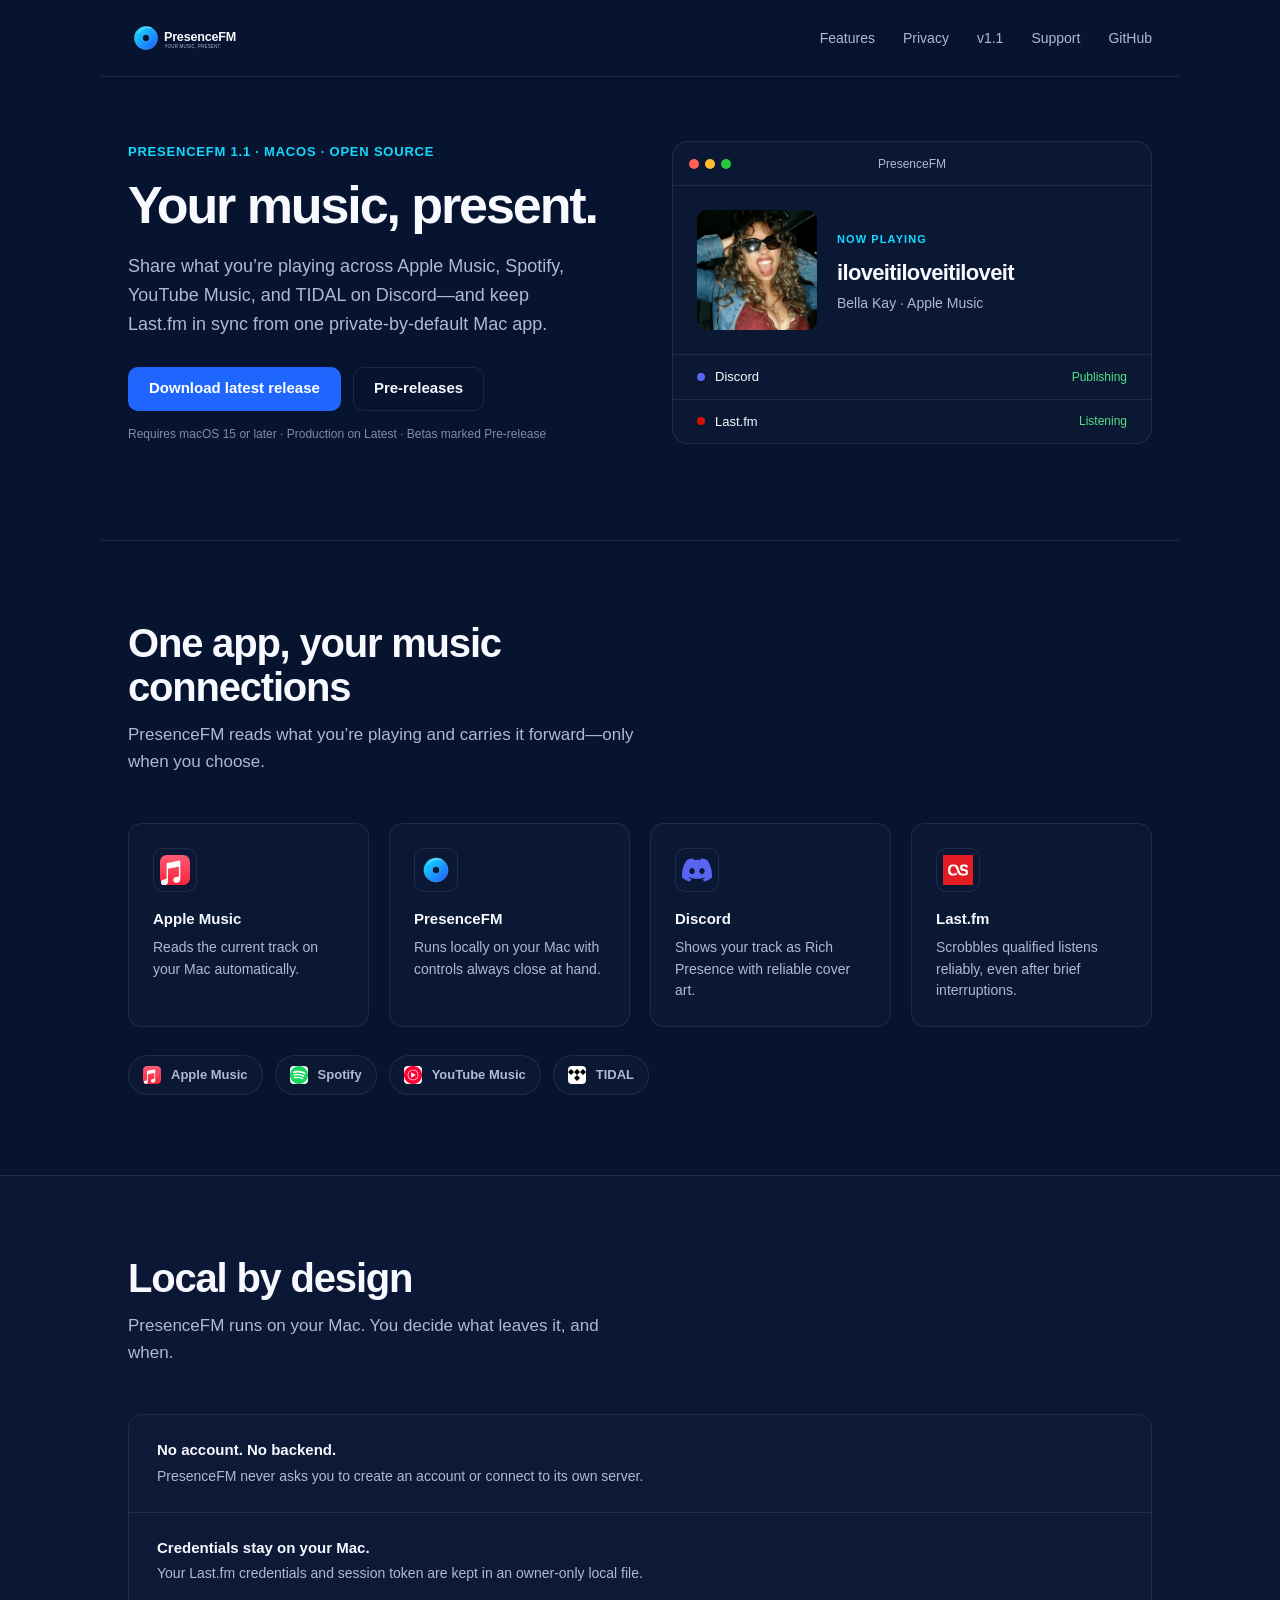
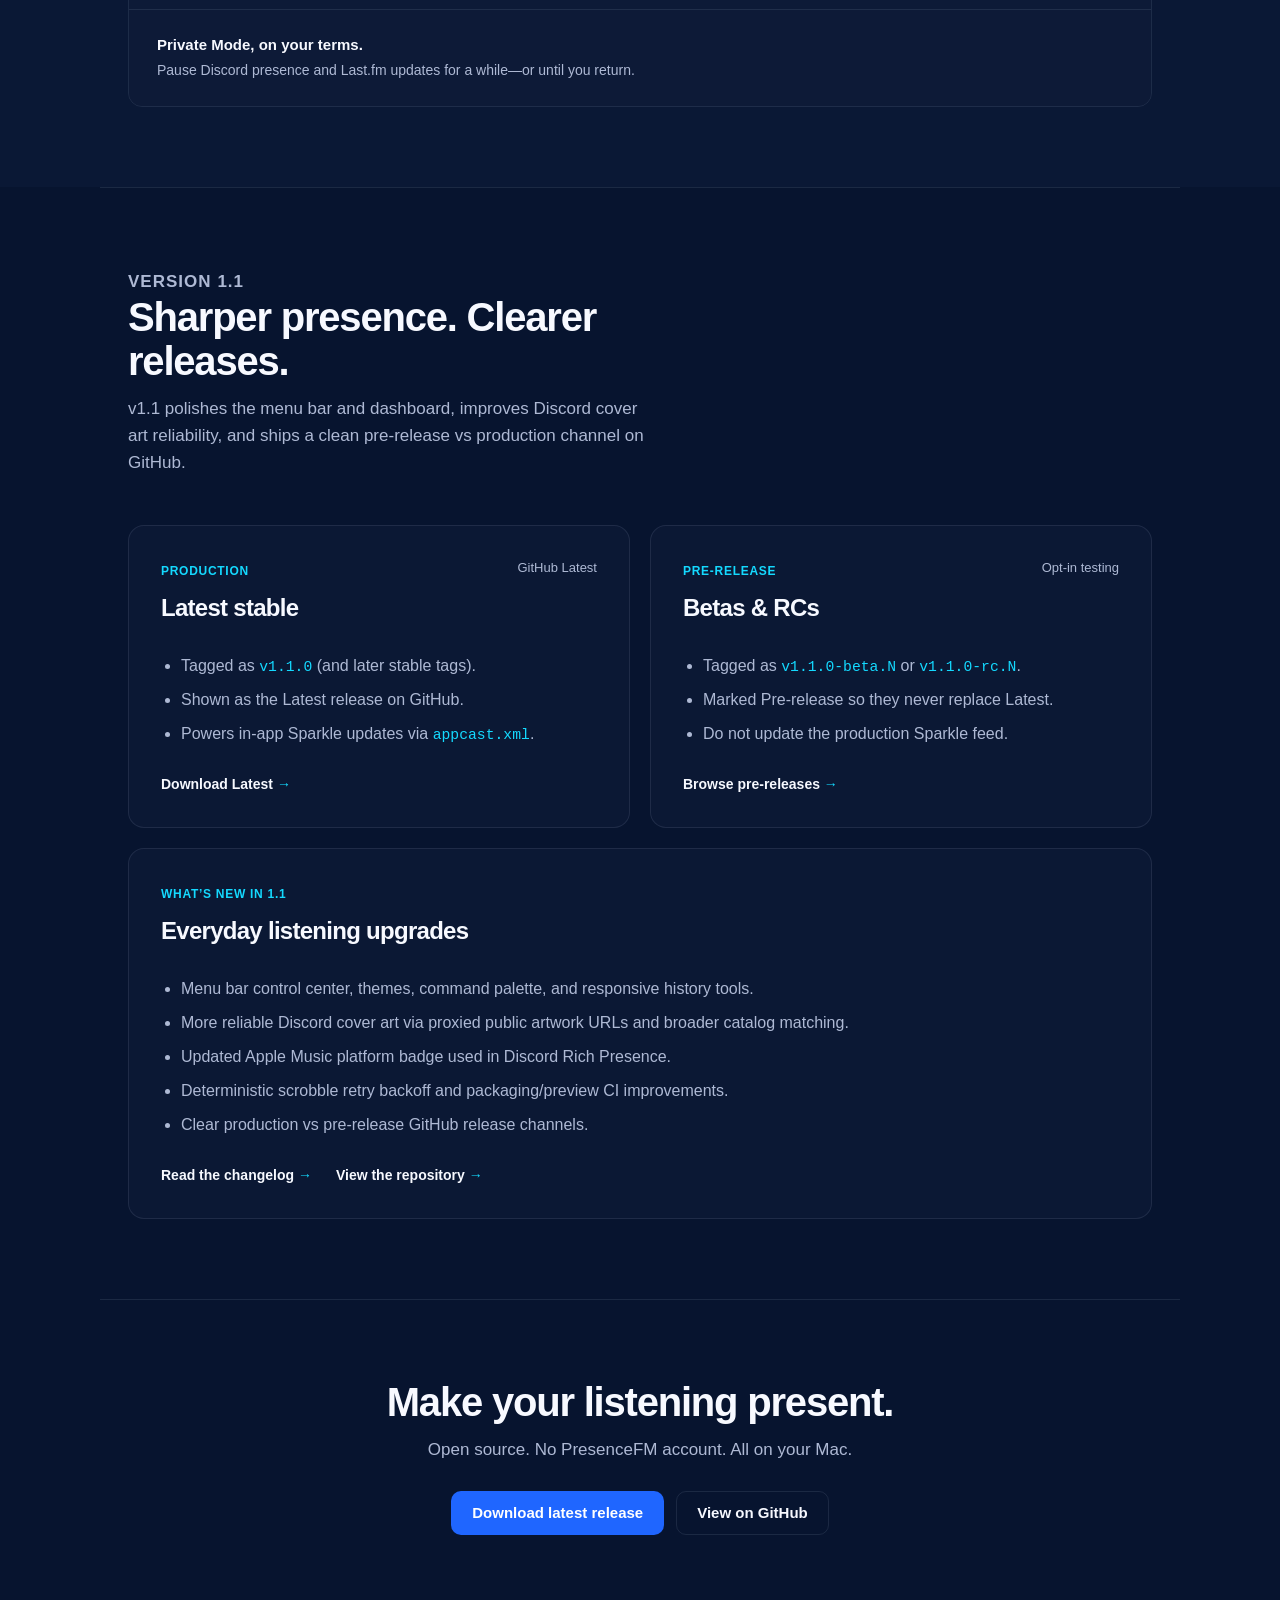
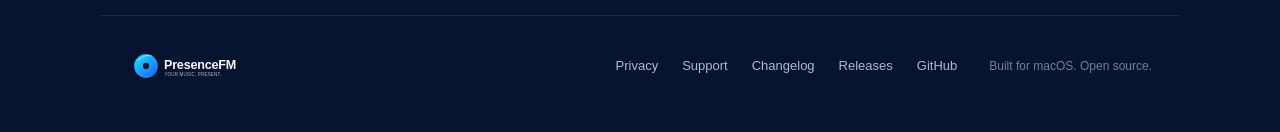
==== commit a93ba5e5: "feat(v1.1): Discord art reliability, website, and dual release channels - Proxy Discord cover art th" ====
--- a/website/index.html
+++ b/website/index.html
@@ -25,7 +25,7 @@
       <nav id="primary-navigation" aria-label="Primary navigation">
         <a href="#features">Features</a>
         <a href="#privacy">Privacy</a>
-        <a href="#release">Version 1.0</a>
+        <a href="#release">v1.1</a>
         <a href="https://github.com/CoolColby23/PresenceFM/blob/main/SUPPORT.md">Support</a>
         <a href="https://github.com/CoolColby23/PresenceFM" rel="noreferrer">GitHub</a>
       </nav>
@@ -35,14 +35,14 @@
     <main id="main">
       <section class="hero" id="top">
         <div class="hero-copy">
-          <p class="eyebrow">PresenceFM 1.0 release candidate · macOS · open source</p>
+          <p class="eyebrow">PresenceFM 1.1 · macOS · open source</p>
           <h1>Your music, <span class="accent">present.</span></h1>
           <p class="deck">Share what you’re playing across Apple Music, Spotify, YouTube Music, and TIDAL on Discord—and keep Last.fm in sync from one private-by-default Mac app.</p>
           <div class="actions">
             <a class="button" href="https://github.com/CoolColby23/PresenceFM/releases/latest">Download latest release</a>
-            <a class="button button-secondary" href="https://github.com/CoolColby23/PresenceFM">View on GitHub</a>
-          </div>
-          <p class="requirement">Requires macOS 15 or later · 1.0 publishes after final compatibility QA</p>
+            <a class="button button-secondary" href="https://github.com/CoolColby23/PresenceFM/releases">Pre-releases</a>
+          </div>
+          <p class="requirement">Requires macOS 15 or later · Production on Latest · Betas marked Pre-release</p>
         </div>
 
         <div class="app-preview" aria-label="PresenceFM now playing preview">
@@ -55,7 +55,7 @@
             <div>
               <span class="label">Now playing</span>
               <h2>iloveitiloveitiloveit</h2>
-              <p>Bella Kay</p>
+              <p>Bella Kay · Apple Music</p>
             </div>
           </div>
           <div class="app-preview-footer">
@@ -96,7 +96,7 @@
                <img src="assets/external-logos/discord.svg" alt="" />
             </div>
             <h3>Discord</h3>
-            <p>Shows your track as Rich Presence for friends to see.</p>
+            <p>Shows your track as Rich Presence with reliable cover art.</p>
           </article>
           <article class="feature-card">
             <div class="feature-icon lastfm" aria-hidden="true">
@@ -105,6 +105,12 @@
             <h3>Last.fm</h3>
             <p>Scrobbles qualified listens reliably, even after brief interruptions.</p>
           </article>
+        </div>
+        <div class="platform-row" aria-label="Supported playback platforms">
+          <span class="platform-chip"><img src="assets/external-logos/apple-music-icon.svg" alt="" />Apple Music</span>
+          <span class="platform-chip"><img src="assets/external-logos/spotify.png" alt="" />Spotify</span>
+          <span class="platform-chip"><img src="assets/external-logos/youtubemusic.png" alt="" />YouTube Music</span>
+          <span class="platform-chip"><img src="assets/external-logos/tidal.png" alt="" />TIDAL</span>
         </div>
       </section>
 
@@ -133,29 +139,63 @@
 
       <section class="changelog" id="release">
         <div class="section-intro">
-          <p class="eyebrow">Version 1.0 release candidate</p>
-          <h2>A stable foundation for everyday listening</h2>
-          <p>The code, package pipeline, recovery model, and public documentation are prepared for 1.0. Final account, hardware, and accessibility checks remain release gates.</p>
-        </div>
-        <div class="release-card">
+          <p class="eyebrow">Version 1.1</p>
+          <h2>Sharper presence. Clearer releases.</h2>
+          <p>v1.1 polishes the menu bar and dashboard, improves Discord cover art reliability, and ships a clean pre-release vs production channel on GitHub.</p>
+        </div>
+        <div class="release-grid">
+          <article class="release-card">
+            <div class="release-heading">
+              <div>
+                <span class="release-version">Production</span>
+                <h3>Latest stable</h3>
+              </div>
+              <span class="release-status">GitHub Latest</span>
+            </div>
+            <ul>
+              <li>Tagged as <code>v1.1.0</code> (and later stable tags).</li>
+              <li>Shown as the Latest release on GitHub.</li>
+              <li>Powers in-app Sparkle updates via <code>appcast.xml</code>.</li>
+            </ul>
+            <div class="release-links">
+              <a class="text-link" href="https://github.com/CoolColby23/PresenceFM/releases/latest">Download Latest <span aria-hidden="true">→</span></a>
+            </div>
+          </article>
+          <article class="release-card">
+            <div class="release-heading">
+              <div>
+                <span class="release-version">Pre-release</span>
+                <h3>Betas &amp; RCs</h3>
+              </div>
+              <span class="release-status">Opt-in testing</span>
+            </div>
+            <ul>
+              <li>Tagged as <code>v1.1.0-beta.N</code> or <code>v1.1.0-rc.N</code>.</li>
+              <li>Marked Pre-release so they never replace Latest.</li>
+              <li>Do not update the production Sparkle feed.</li>
+            </ul>
+            <div class="release-links">
+              <a class="text-link" href="https://github.com/CoolColby23/PresenceFM/releases">Browse pre-releases <span aria-hidden="true">→</span></a>
+            </div>
+          </article>
+        </div>
+        <div class="release-card release-highlights">
           <div class="release-heading">
             <div>
-              <span class="release-version">Version 1.0.0 RC</span>
-              <h3>Predictable, recoverable, private</h3>
-            </div>
-            <span class="release-status">Final QA in progress</span>
+              <span class="release-version">What’s new in 1.1</span>
+              <h3>Everyday listening upgrades</h3>
+            </div>
           </div>
           <ul>
-            <li>Deterministic Apple Music, Spotify, YTMDesktop, and best-effort TIDAL playback coordination.</li>
-            <li>Reliable Discord recovery and bounded, deduplicated Last.fm retry behavior.</li>
-            <li>Versioned migrations, rollback protection, and credential-free local backup and restore.</li>
-            <li>Private listening insights with stable CSV export, retention controls, and no telemetry.</li>
-            <li>Keyboard navigation, VoiceOver labels, safer destructive actions, and privacy-redacted diagnostics.</li>
-            <li>Reproducible CI, signed package verification, DMG checks, and an explicit manual QA record.</li>
+            <li>Menu bar control center, themes, command palette, and responsive history tools.</li>
+            <li>More reliable Discord cover art via proxied public artwork URLs and broader catalog matching.</li>
+            <li>Updated Apple Music platform badge used in Discord Rich Presence.</li>
+            <li>Deterministic scrobble retry backoff and packaging/preview CI improvements.</li>
+            <li>Clear production vs pre-release GitHub release channels.</li>
           </ul>
           <div class="release-links">
             <a class="text-link" href="https://github.com/CoolColby23/PresenceFM/blob/main/CHANGELOG.md">Read the changelog <span aria-hidden="true">→</span></a>
-            <a class="text-link" href="https://github.com/CoolColby23/PresenceFM/blob/main/Documentation/QA-1.0.0-RC.md">Review release QA <span aria-hidden="true">→</span></a>
+            <a class="text-link" href="https://github.com/CoolColby23/PresenceFM">View the repository <span aria-hidden="true">→</span></a>
           </div>
         </div>
       </section>
@@ -178,6 +218,7 @@
         <a href="https://github.com/CoolColby23/PresenceFM/blob/main/PRIVACY.md">Privacy</a>
         <a href="https://github.com/CoolColby23/PresenceFM/blob/main/SUPPORT.md">Support</a>
         <a href="https://github.com/CoolColby23/PresenceFM/blob/main/CHANGELOG.md">Changelog</a>
+        <a href="https://github.com/CoolColby23/PresenceFM/releases">Releases</a>
         <a href="https://github.com/CoolColby23/PresenceFM">GitHub</a>
       </div>
       <p>Built for macOS. Open source.</p>
--- a/website/styles.css
+++ b/website/styles.css
@@ -412,6 +412,51 @@
   color: var(--mist);
 }
 
+.platform-row {
+  display: flex;
+  flex-wrap: wrap;
+  gap: 12px;
+  margin-top: 28px;
+}
+
+.platform-chip {
+  display: inline-flex;
+  align-items: center;
+  gap: 10px;
+  min-height: 40px;
+  padding: 8px 14px;
+  border-radius: 999px;
+  border: 1px solid var(--line);
+  background: var(--surface);
+  color: var(--mist);
+  font-size: 13px;
+  font-weight: 600;
+}
+
+.platform-chip img {
+  width: 18px;
+  height: 18px;
+  object-fit: contain;
+  border-radius: 4px;
+}
+
+.release-grid {
+  display: grid;
+  grid-template-columns: repeat(2, minmax(0, 1fr));
+  gap: 20px;
+  margin-bottom: 20px;
+}
+
+.release-highlights {
+  margin-top: 0;
+}
+
+.release-card code {
+  font-family: ui-monospace, SFMono-Regular, Menlo, monospace;
+  font-size: 0.92em;
+  color: var(--cyan);
+}
+
 /* Privacy */
 
 .privacy {
@@ -653,6 +698,10 @@
 
   .feature-grid {
     grid-template-columns: repeat(2, 1fr);
+  }
+
+  .release-grid {
+    grid-template-columns: 1fr;
   }
 
   footer {
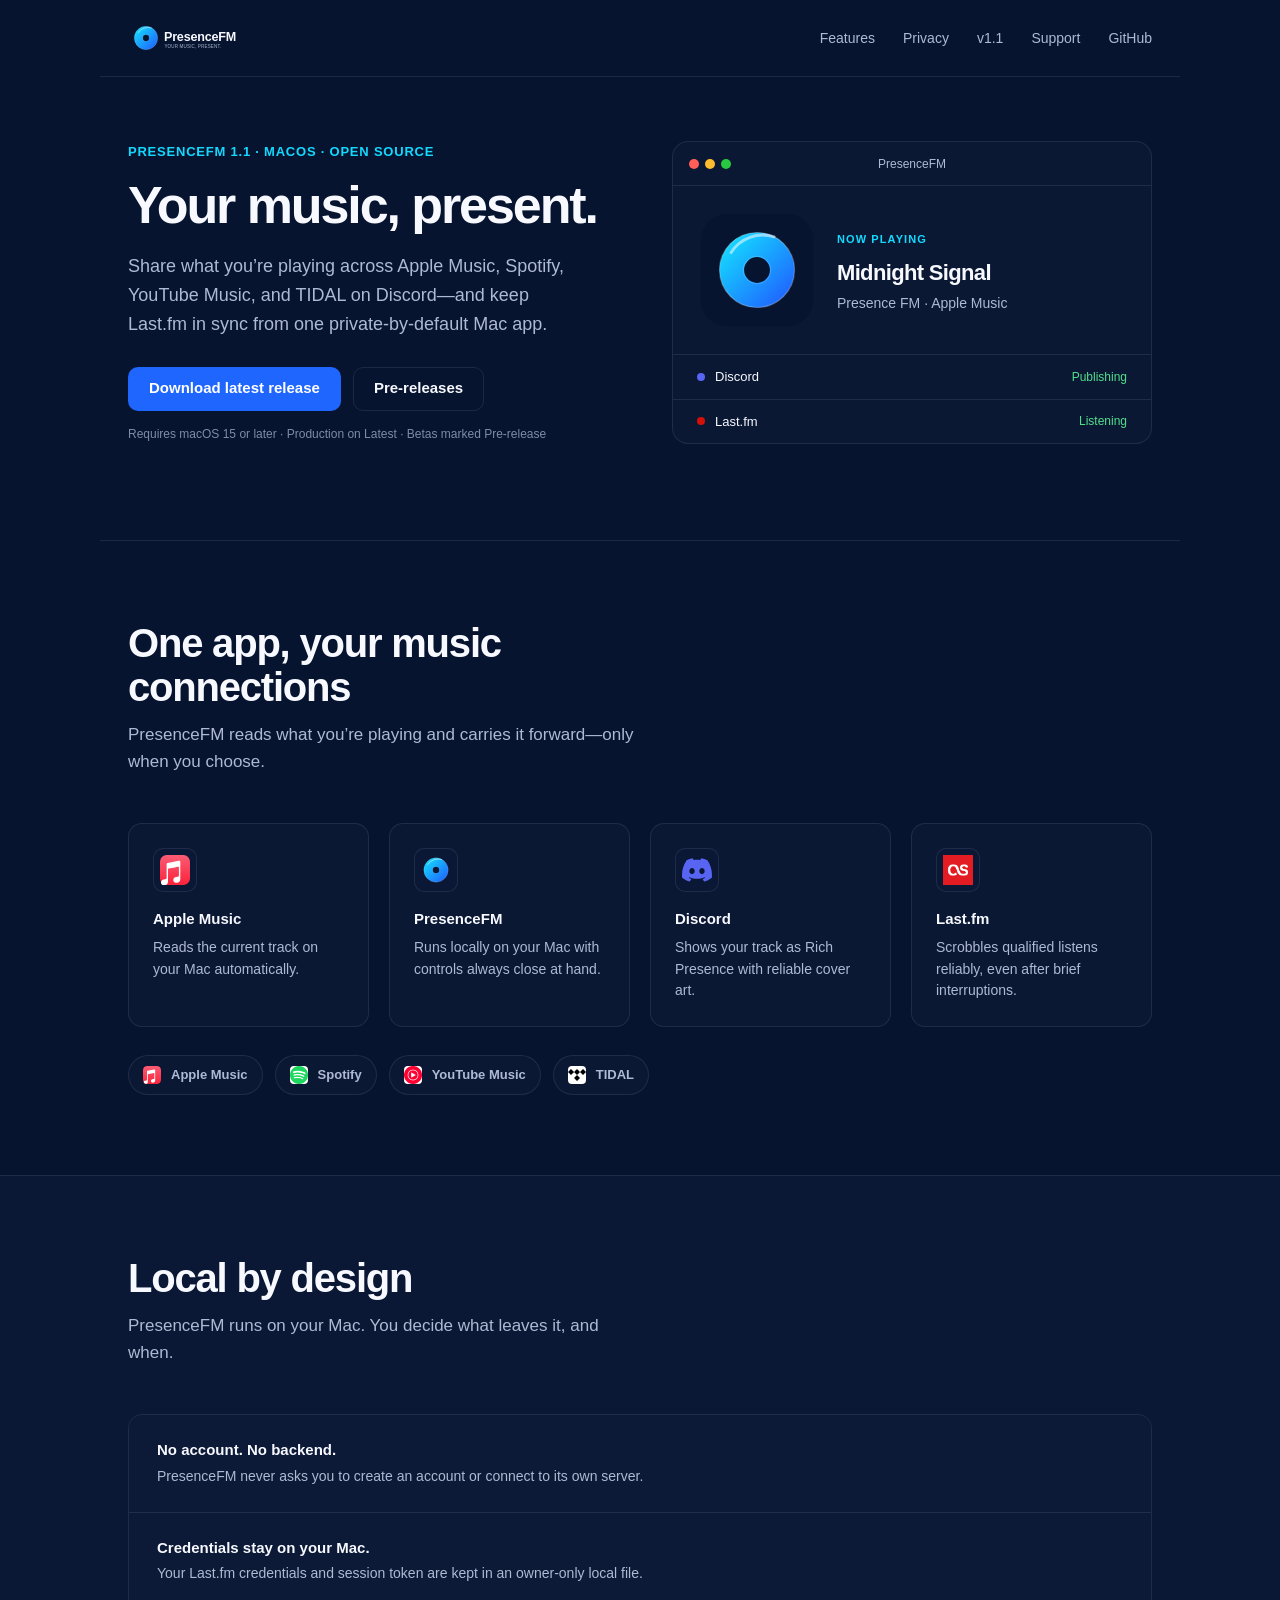
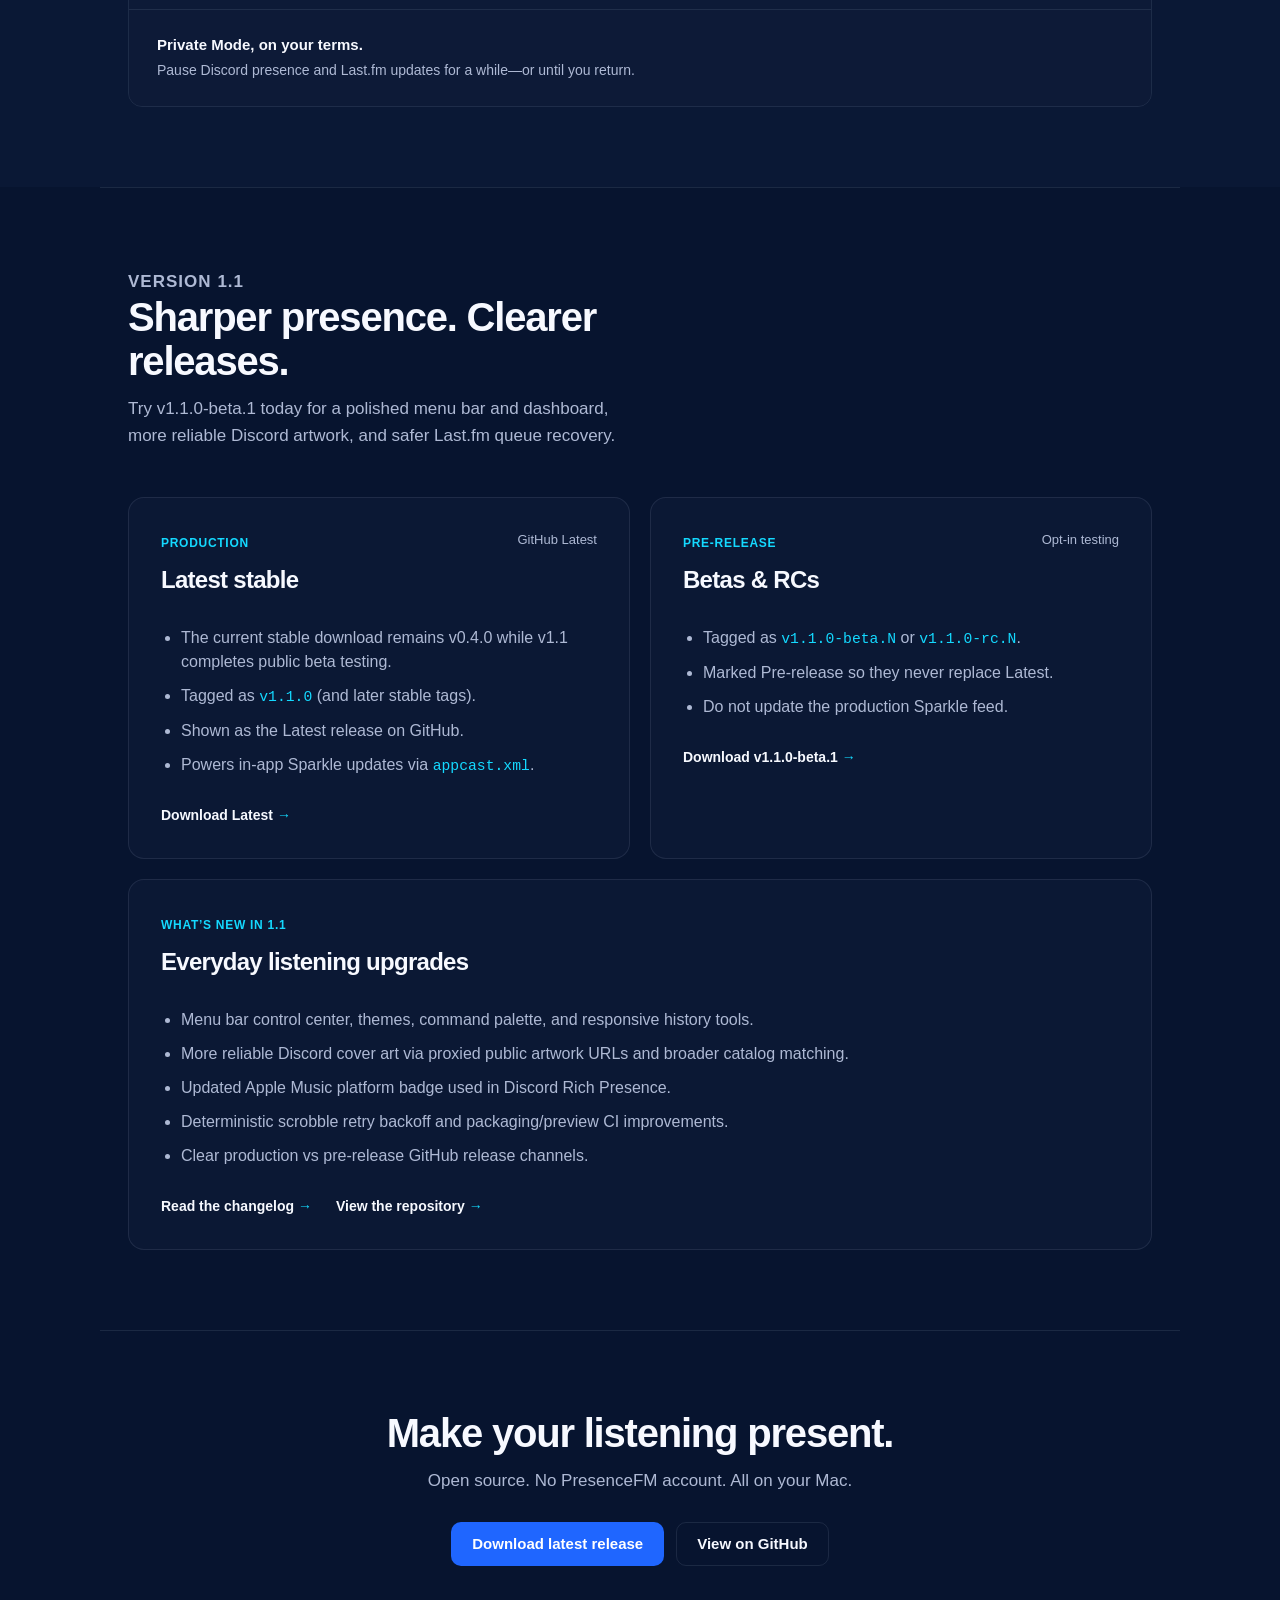
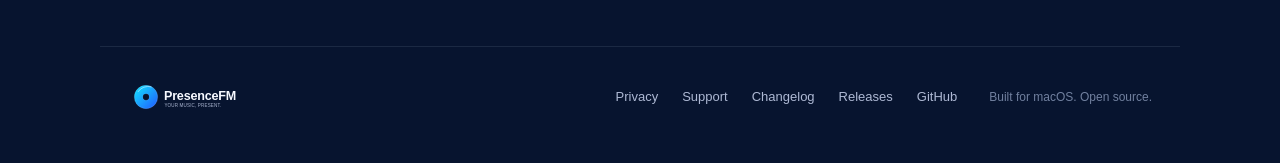
==== commit 05da9560: "chore(public): harden repository and refresh website" ====
--- a/website/index.html
+++ b/website/index.html
@@ -8,11 +8,11 @@
     <meta property="og:type" content="website" />
     <meta property="og:title" content="PresenceFM — Your music, present." />
     <meta property="og:description" content="Private-by-default Discord presence, Last.fm scrobbling, and local listening history for macOS." />
-    <meta property="og:url" content="https://coolcolby23.github.io/PresenceFM/" />
-    <meta property="og:image" content="https://coolcolby23.github.io/PresenceFM/assets/Iloveitiloveitiloveit-coverart.jpg" />
+    <meta property="og:url" content="https://presence-fm.vercel.app/" />
+    <meta property="og:image" content="https://presence-fm.vercel.app/assets/brand/app-icon.svg" />
     <meta name="twitter:card" content="summary_large_image" />
     <title>PresenceFM — Your music, present.</title>
-    <link rel="canonical" href="https://coolcolby23.github.io/PresenceFM/" />
+    <link rel="canonical" href="https://presence-fm.vercel.app/" />
     <link rel="icon" href="assets/brand/presencefm-symbol.svg" type="image/svg+xml" />
     <link rel="stylesheet" href="styles.css" />
   </head>
@@ -51,11 +51,11 @@
             <span>PresenceFM</span>
           </div>
           <div class="app-preview-body">
-            <img src="assets/Iloveitiloveitiloveit-coverart.jpg" alt="Album artwork" />
+            <img src="assets/brand/app-icon.svg" alt="PresenceFM demonstration artwork" />
             <div>
               <span class="label">Now playing</span>
-              <h2>iloveitiloveitiloveit</h2>
-              <p>Bella Kay · Apple Music</p>
+              <h2>Midnight Signal</h2>
+              <p>Presence FM · Apple Music</p>
             </div>
           </div>
           <div class="app-preview-footer">
@@ -141,7 +141,7 @@
         <div class="section-intro">
           <p class="eyebrow">Version 1.1</p>
           <h2>Sharper presence. Clearer releases.</h2>
-          <p>v1.1 polishes the menu bar and dashboard, improves Discord cover art reliability, and ships a clean pre-release vs production channel on GitHub.</p>
+          <p>Try v1.1.0-beta.1 today for a polished menu bar and dashboard, more reliable Discord artwork, and safer Last.fm queue recovery.</p>
         </div>
         <div class="release-grid">
           <article class="release-card">
@@ -153,6 +153,7 @@
               <span class="release-status">GitHub Latest</span>
             </div>
             <ul>
+              <li>The current stable download remains v0.4.0 while v1.1 completes public beta testing.</li>
               <li>Tagged as <code>v1.1.0</code> (and later stable tags).</li>
               <li>Shown as the Latest release on GitHub.</li>
               <li>Powers in-app Sparkle updates via <code>appcast.xml</code>.</li>
@@ -175,7 +176,7 @@
               <li>Do not update the production Sparkle feed.</li>
             </ul>
             <div class="release-links">
-              <a class="text-link" href="https://github.com/CoolColby23/PresenceFM/releases">Browse pre-releases <span aria-hidden="true">→</span></a>
+              <a class="text-link" href="https://github.com/CoolColby23/PresenceFM/releases/tag/v1.1.0-beta.1">Download v1.1.0-beta.1 <span aria-hidden="true">→</span></a>
             </div>
           </article>
         </div>
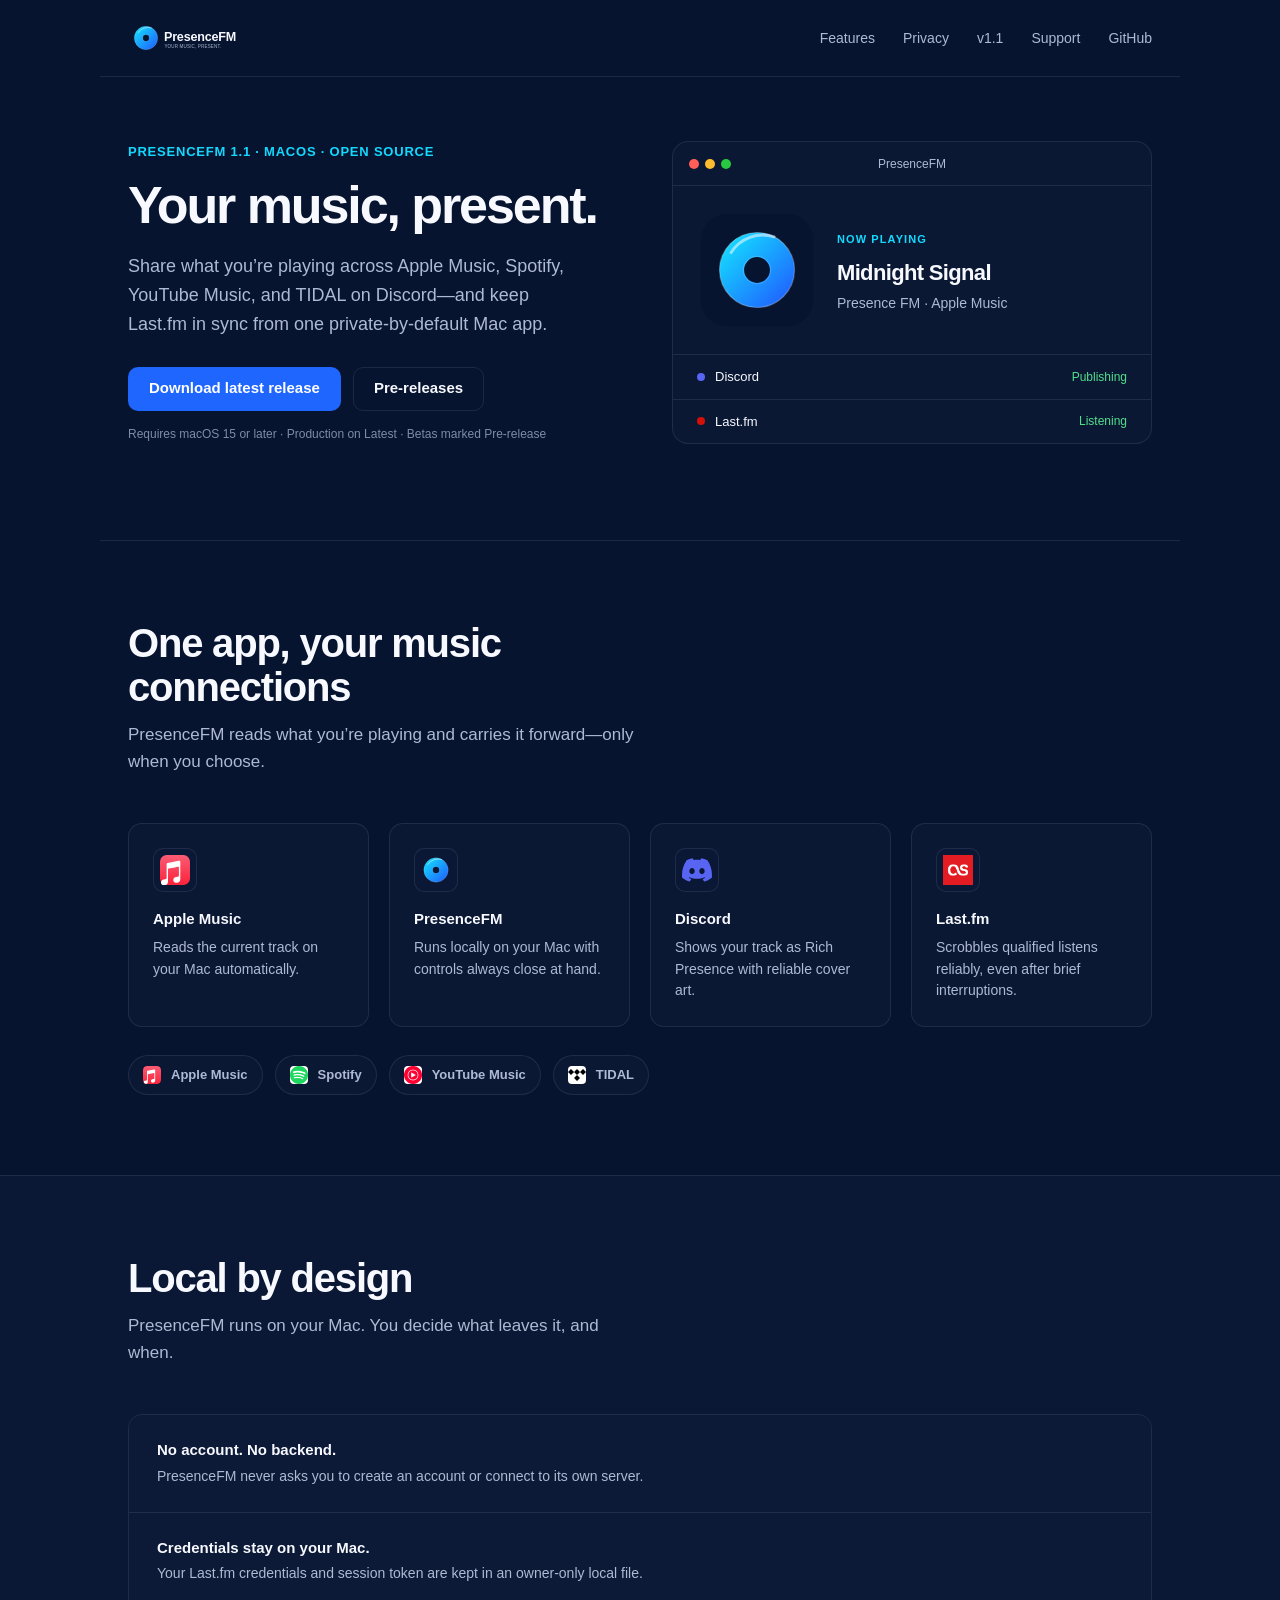
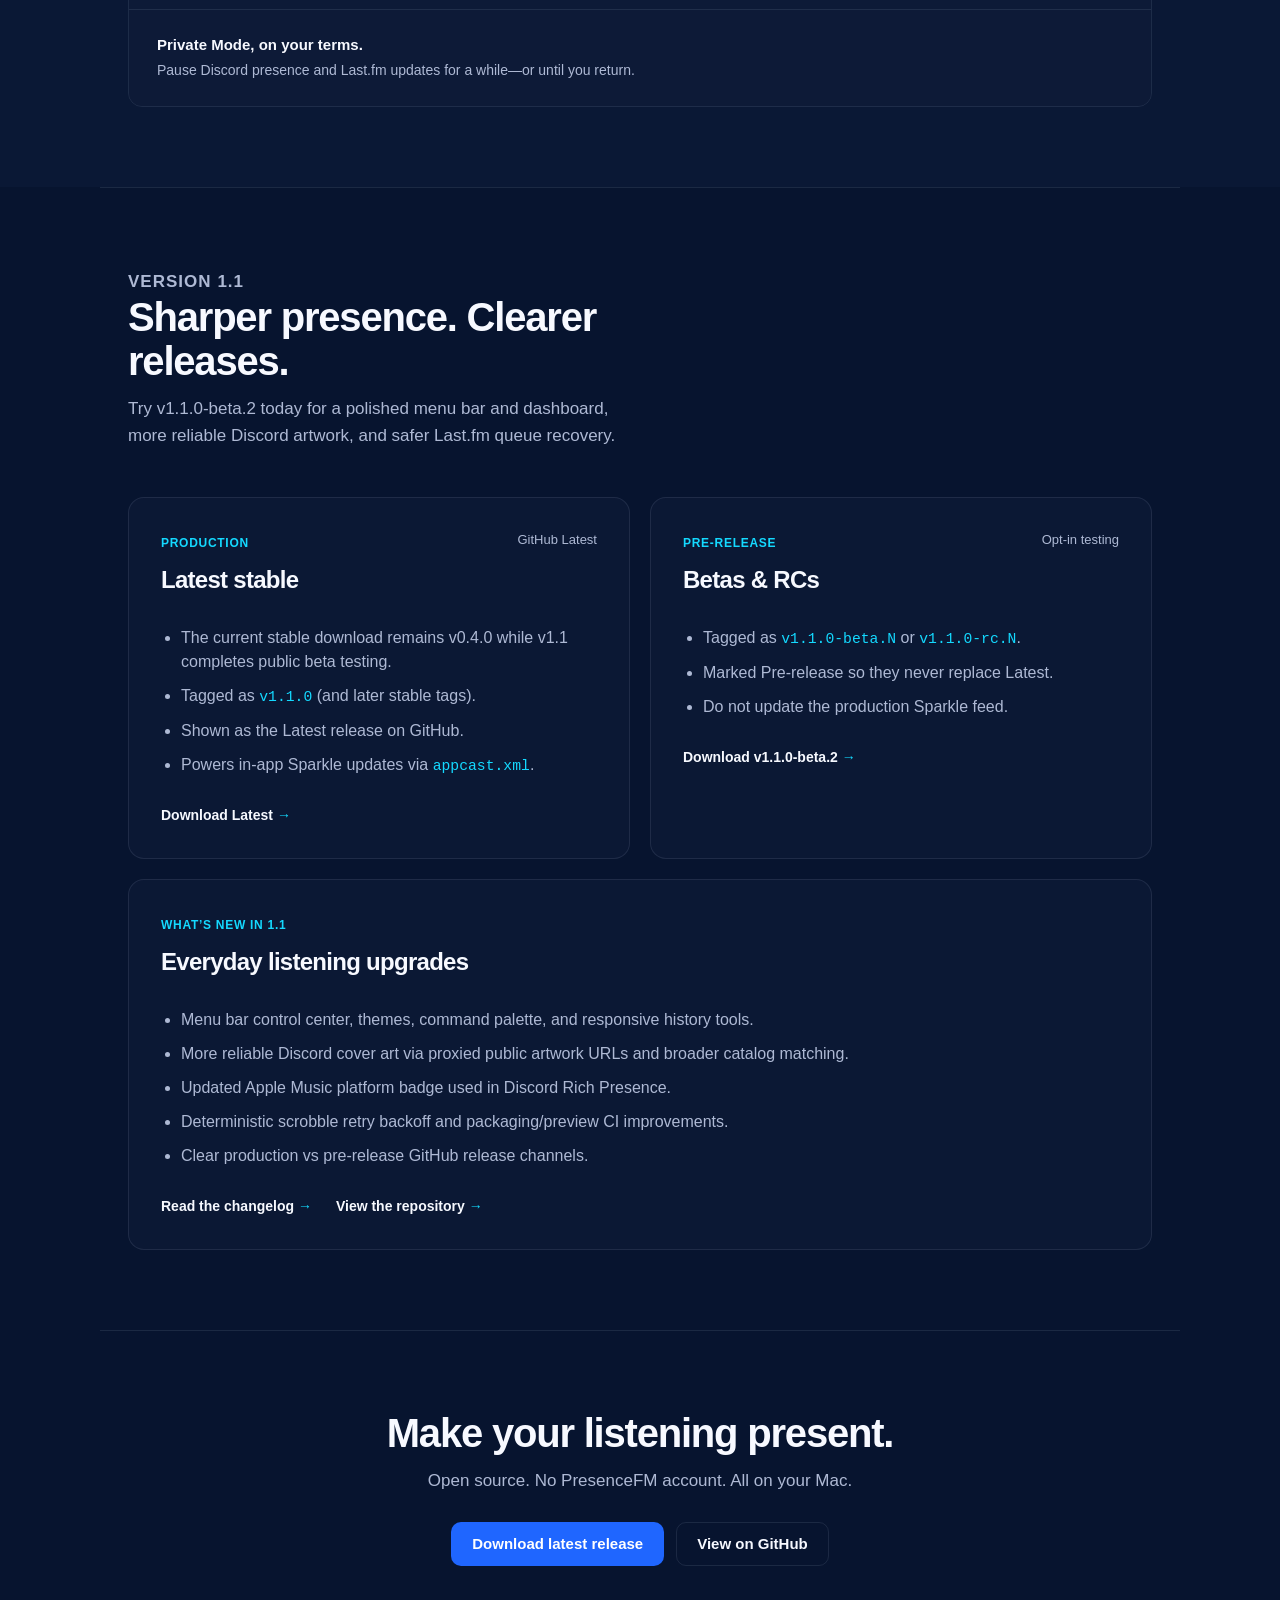
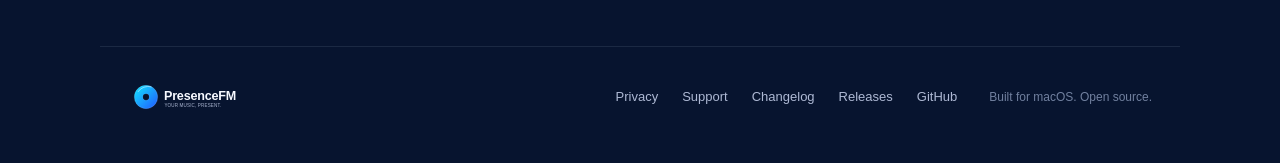
==== commit 42d565ef: "release: prepare v1.1.0-beta.2" ====
--- a/website/index.html
+++ b/website/index.html
@@ -141,7 +141,7 @@
         <div class="section-intro">
           <p class="eyebrow">Version 1.1</p>
           <h2>Sharper presence. Clearer releases.</h2>
-          <p>Try v1.1.0-beta.1 today for a polished menu bar and dashboard, more reliable Discord artwork, and safer Last.fm queue recovery.</p>
+          <p>Try v1.1.0-beta.2 today for a polished menu bar and dashboard, more reliable Discord artwork, and safer Last.fm queue recovery.</p>
         </div>
         <div class="release-grid">
           <article class="release-card">
@@ -176,7 +176,7 @@
               <li>Do not update the production Sparkle feed.</li>
             </ul>
             <div class="release-links">
-              <a class="text-link" href="https://github.com/CoolColby23/PresenceFM/releases/tag/v1.1.0-beta.1">Download v1.1.0-beta.1 <span aria-hidden="true">→</span></a>
+              <a class="text-link" href="https://github.com/CoolColby23/PresenceFM/releases/tag/v1.1.0-beta.2">Download v1.1.0-beta.2 <span aria-hidden="true">→</span></a>
             </div>
           </article>
         </div>
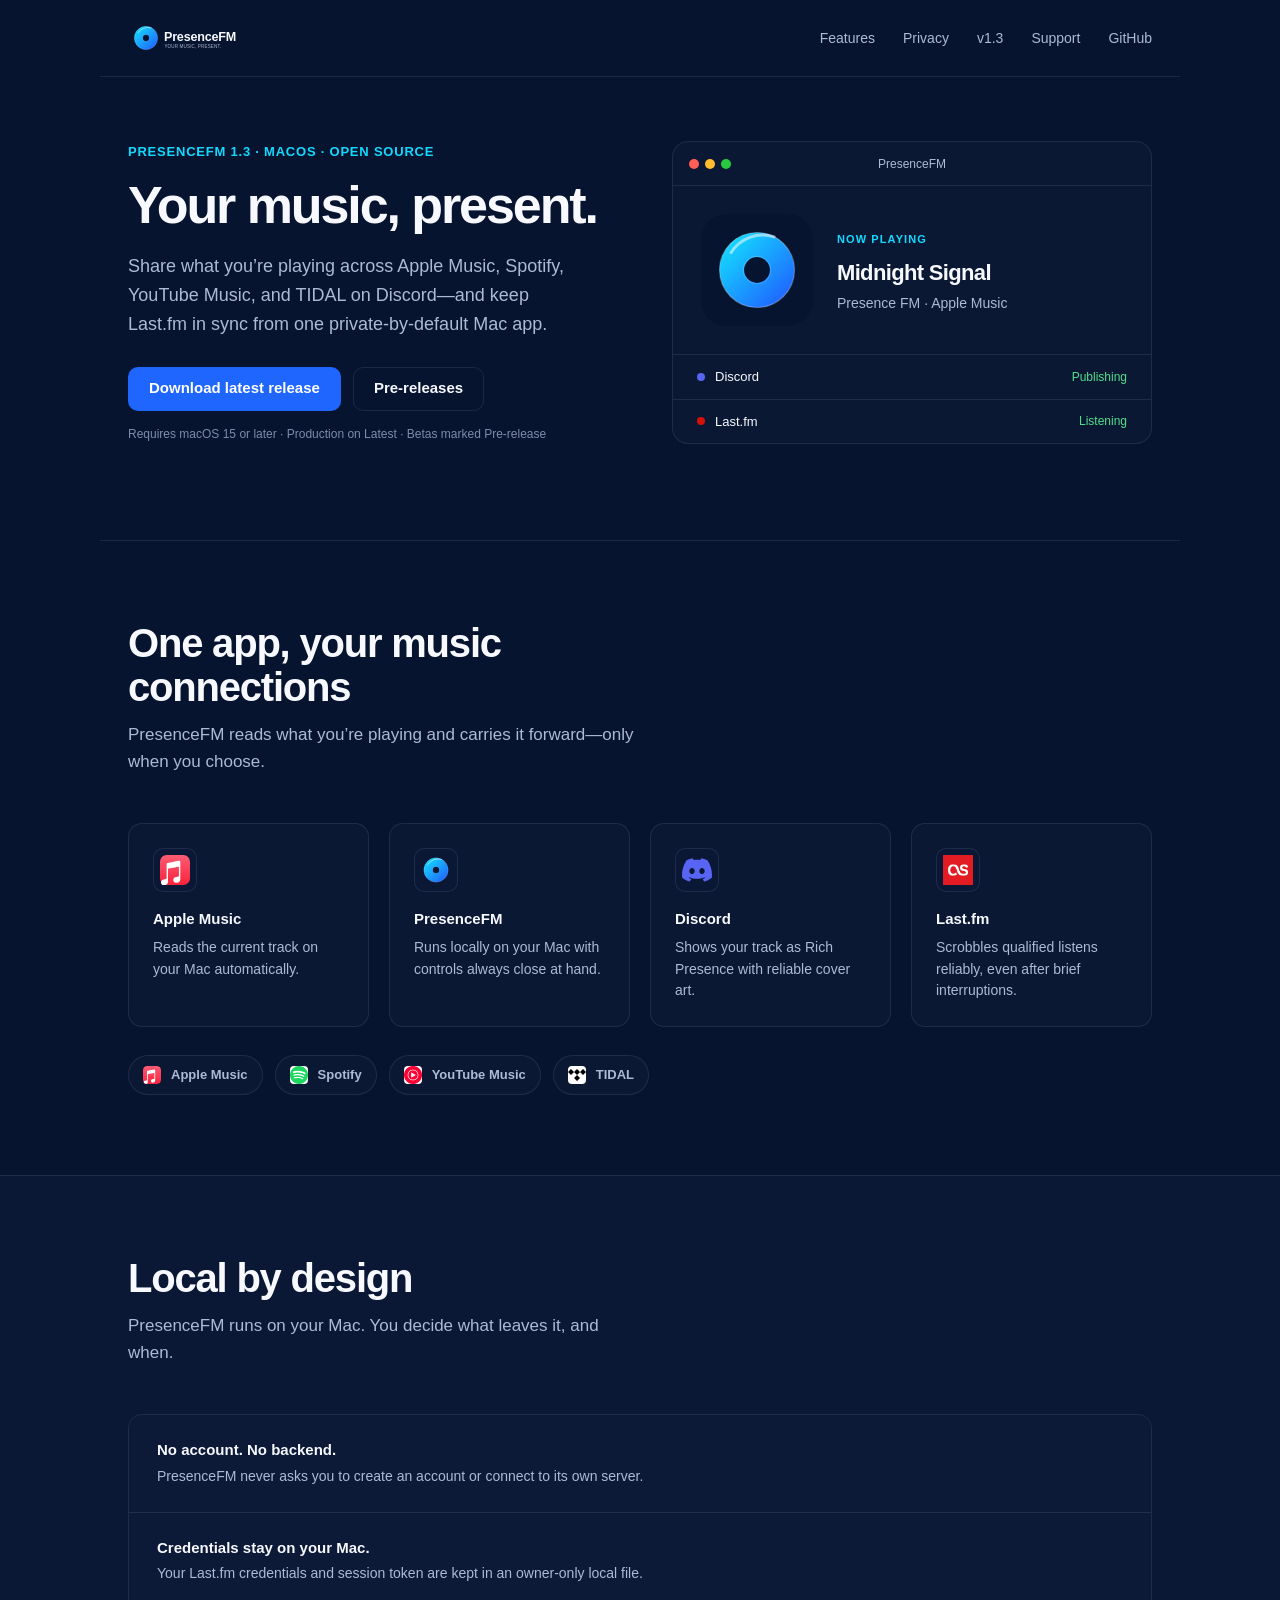
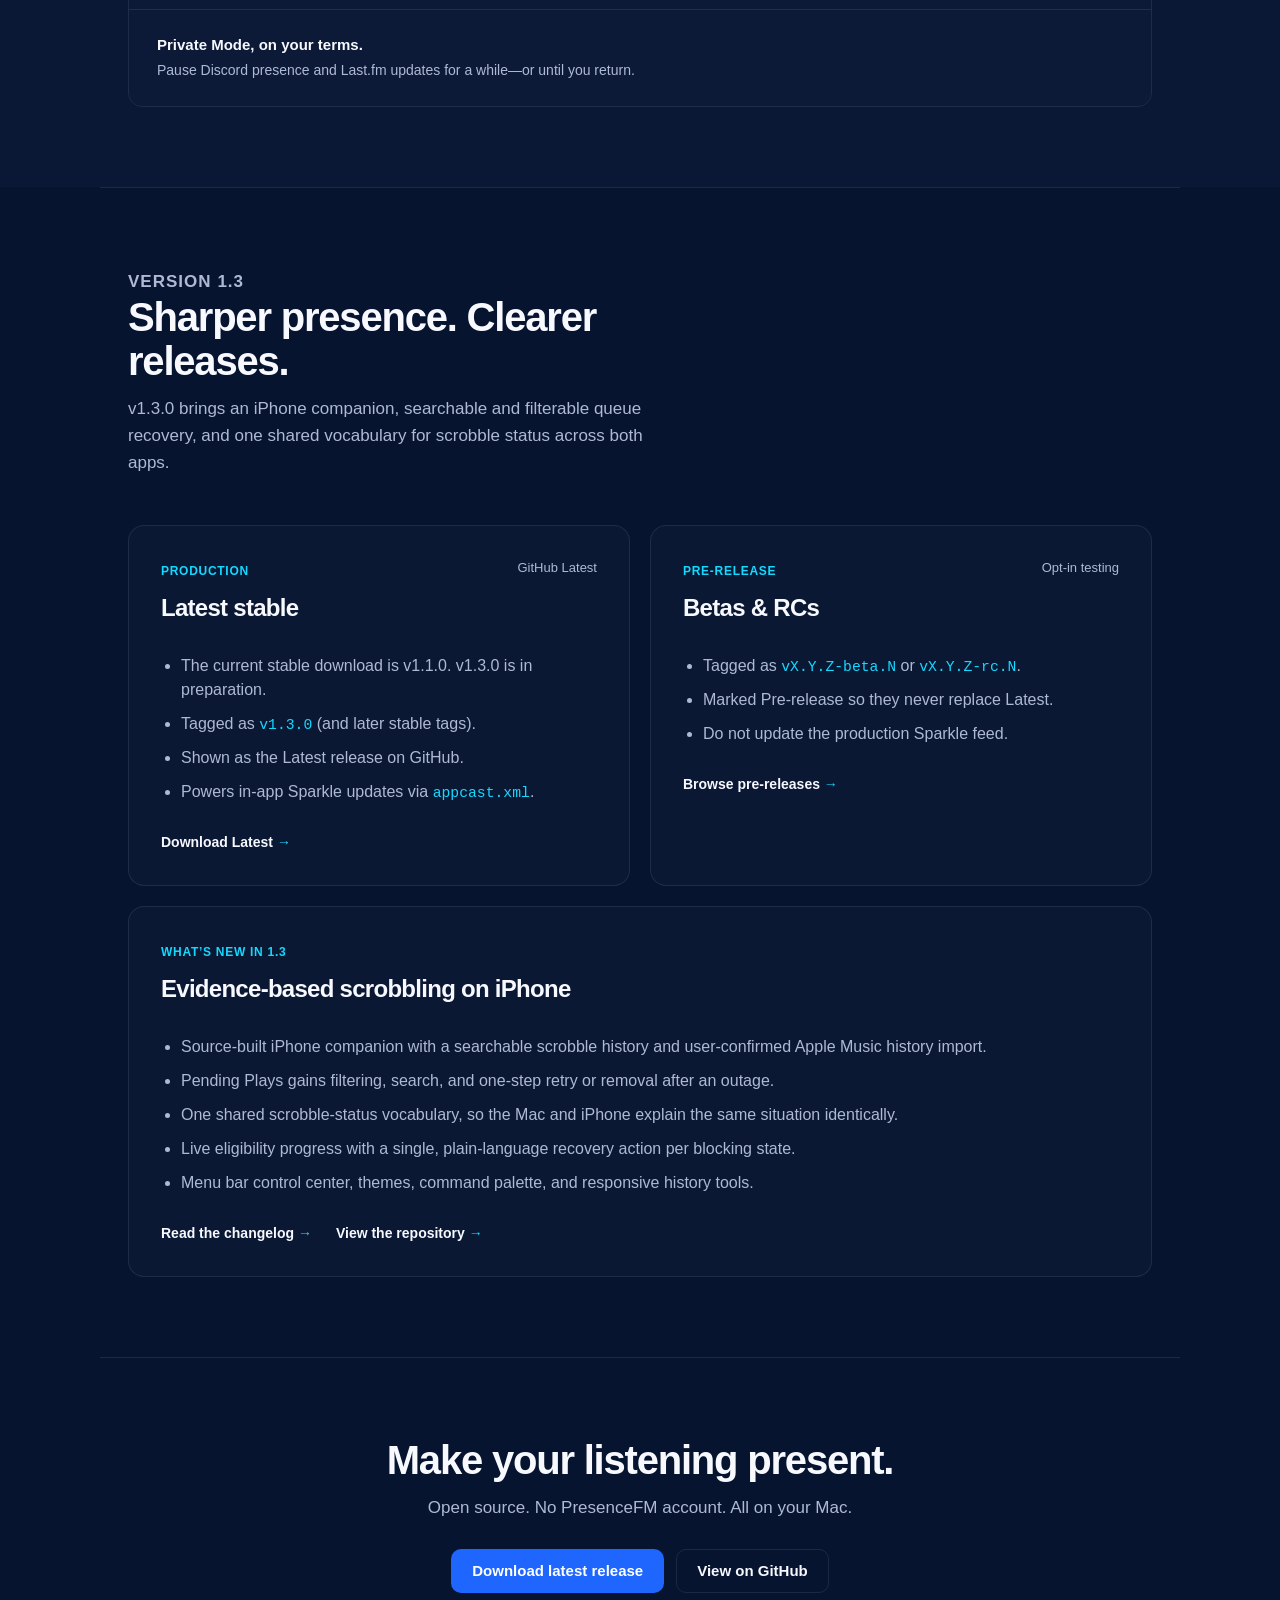
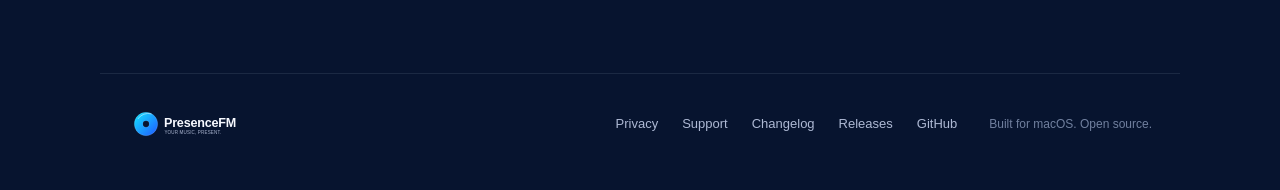
==== commit 18a81a6f: "feat: unify capture status and add queue recovery tools Share the capture presentation contract and " ====
--- a/website/index.html
+++ b/website/index.html
@@ -25,7 +25,7 @@
       <nav id="primary-navigation" aria-label="Primary navigation">
         <a href="#features">Features</a>
         <a href="#privacy">Privacy</a>
-        <a href="#release">v1.1</a>
+        <a href="#release">v1.3</a>
         <a href="https://github.com/CoolColby23/PresenceFM/blob/main/SUPPORT.md">Support</a>
         <a href="https://github.com/CoolColby23/PresenceFM" rel="noreferrer">GitHub</a>
       </nav>
@@ -35,7 +35,7 @@
     <main id="main">
       <section class="hero" id="top">
         <div class="hero-copy">
-          <p class="eyebrow">PresenceFM 1.1 · macOS · open source</p>
+          <p class="eyebrow">PresenceFM 1.3 · macOS · open source</p>
           <h1>Your music, <span class="accent">present.</span></h1>
           <p class="deck">Share what you’re playing across Apple Music, Spotify, YouTube Music, and TIDAL on Discord—and keep Last.fm in sync from one private-by-default Mac app.</p>
           <div class="actions">
@@ -139,9 +139,9 @@
 
       <section class="changelog" id="release">
         <div class="section-intro">
-          <p class="eyebrow">Version 1.1</p>
+          <p class="eyebrow">Version 1.3</p>
           <h2>Sharper presence. Clearer releases.</h2>
-          <p>Try v1.1.0-beta.2 today for a polished menu bar and dashboard, more reliable Discord artwork, and safer Last.fm queue recovery.</p>
+          <p>v1.3.0 brings an iPhone companion, searchable and filterable queue recovery, and one shared vocabulary for scrobble status across both apps.</p>
         </div>
         <div class="release-grid">
           <article class="release-card">
@@ -153,8 +153,8 @@
               <span class="release-status">GitHub Latest</span>
             </div>
             <ul>
-              <li>The current stable download remains v0.4.0 while v1.1 completes public beta testing.</li>
-              <li>Tagged as <code>v1.1.0</code> (and later stable tags).</li>
+              <li>The current stable download is v1.1.0. v1.3.0 is in preparation.</li>
+              <li>Tagged as <code>v1.3.0</code> (and later stable tags).</li>
               <li>Shown as the Latest release on GitHub.</li>
               <li>Powers in-app Sparkle updates via <code>appcast.xml</code>.</li>
             </ul>
@@ -171,28 +171,28 @@
               <span class="release-status">Opt-in testing</span>
             </div>
             <ul>
-              <li>Tagged as <code>v1.1.0-beta.N</code> or <code>v1.1.0-rc.N</code>.</li>
+              <li>Tagged as <code>vX.Y.Z-beta.N</code> or <code>vX.Y.Z-rc.N</code>.</li>
               <li>Marked Pre-release so they never replace Latest.</li>
               <li>Do not update the production Sparkle feed.</li>
             </ul>
             <div class="release-links">
-              <a class="text-link" href="https://github.com/CoolColby23/PresenceFM/releases/tag/v1.1.0-beta.2">Download v1.1.0-beta.2 <span aria-hidden="true">→</span></a>
+              <a class="text-link" href="https://github.com/CoolColby23/PresenceFM/releases">Browse pre-releases <span aria-hidden="true">→</span></a>
             </div>
           </article>
         </div>
         <div class="release-card release-highlights">
           <div class="release-heading">
             <div>
-              <span class="release-version">What’s new in 1.1</span>
-              <h3>Everyday listening upgrades</h3>
+              <span class="release-version">What’s new in 1.3</span>
+              <h3>Evidence-based scrobbling on iPhone</h3>
             </div>
           </div>
           <ul>
+            <li>Source-built iPhone companion with a searchable scrobble history and user-confirmed Apple Music history import.</li>
+            <li>Pending Plays gains filtering, search, and one-step retry or removal after an outage.</li>
+            <li>One shared scrobble-status vocabulary, so the Mac and iPhone explain the same situation identically.</li>
+            <li>Live eligibility progress with a single, plain-language recovery action per blocking state.</li>
             <li>Menu bar control center, themes, command palette, and responsive history tools.</li>
-            <li>More reliable Discord cover art via proxied public artwork URLs and broader catalog matching.</li>
-            <li>Updated Apple Music platform badge used in Discord Rich Presence.</li>
-            <li>Deterministic scrobble retry backoff and packaging/preview CI improvements.</li>
-            <li>Clear production vs pre-release GitHub release channels.</li>
           </ul>
           <div class="release-links">
             <a class="text-link" href="https://github.com/CoolColby23/PresenceFM/blob/main/CHANGELOG.md">Read the changelog <span aria-hidden="true">→</span></a>
